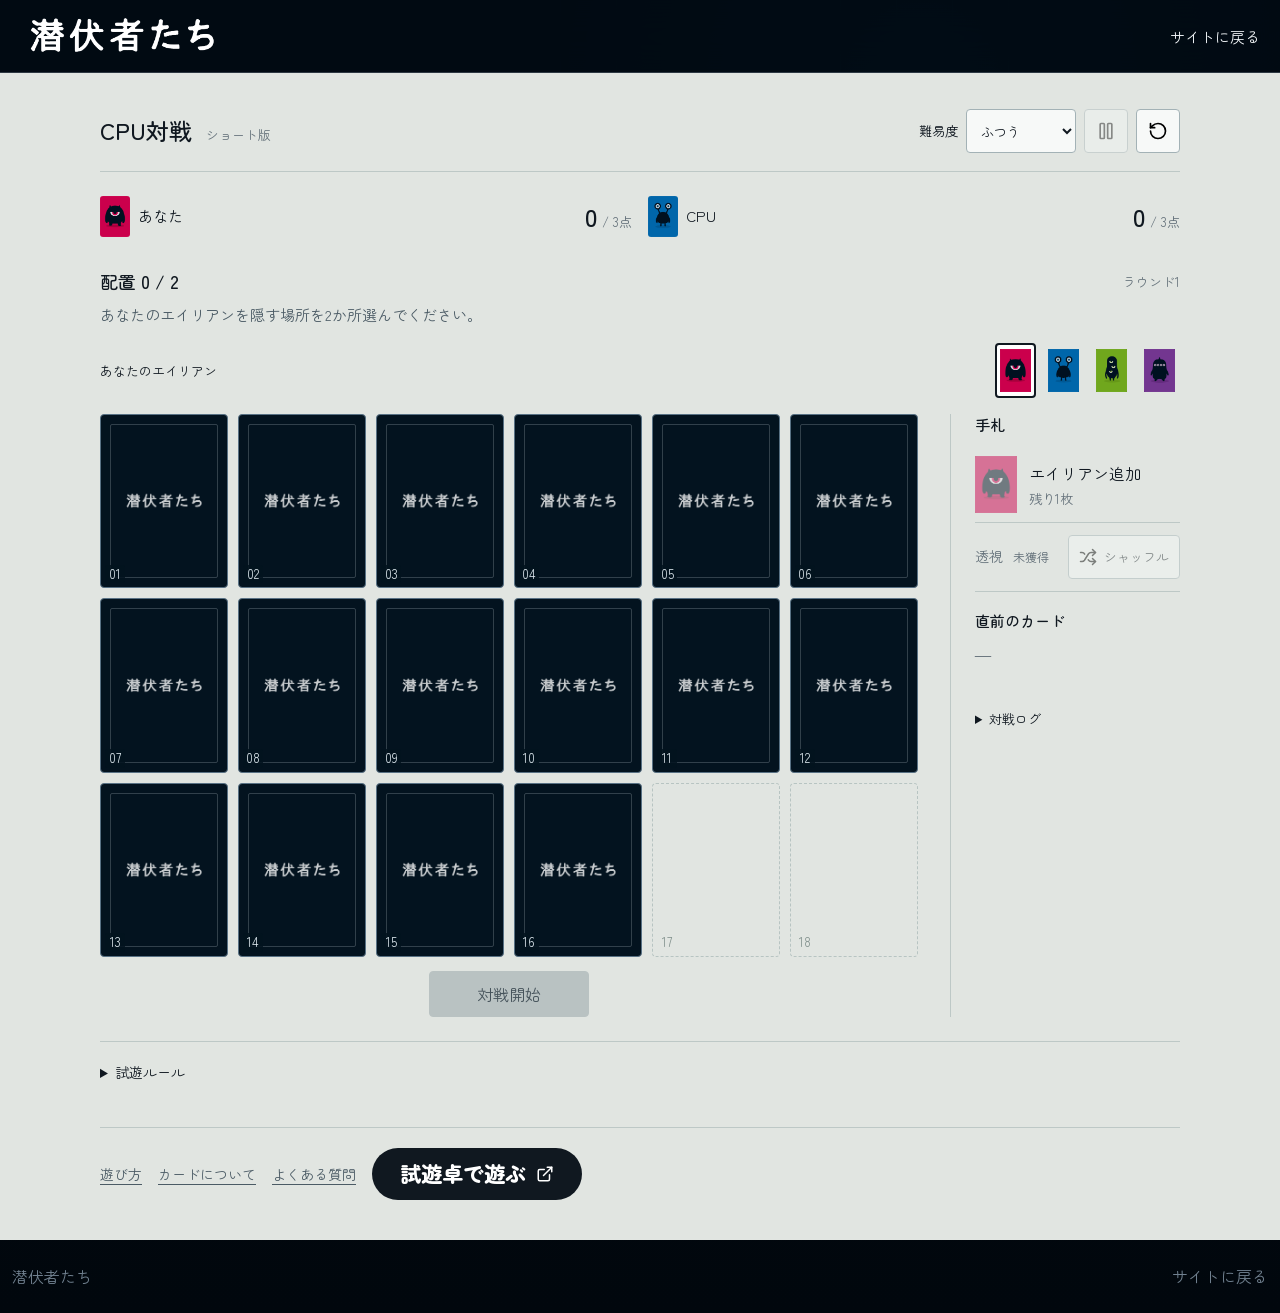
==== play.html @ ce8fa3f9 "Move CPU trial to dedicated page" ====
<!doctype html>
<html lang="ja">
<head>
  <meta charset="utf-8">
  <meta name="viewport" content="width=device-width, initial-scale=1">
  <title>CPU対戦 | 潜伏者たち</title>
  <meta name="description" content="潜伏者たちのCPU対戦。16枚・3点先取のショート版をブラウザで試遊できます。">
  <link rel="preconnect" href="https://fonts.googleapis.com">
  <link rel="preconnect" href="https://fonts.gstatic.com" crossorigin>
  <link href="https://fonts.googleapis.com/css2?family=Zen+Maru+Gothic:wght@400;500;700;900&display=swap" rel="stylesheet">
  <link rel="stylesheet" href="./style.css?v=20261012-04">
  <link rel="stylesheet" href="./trial.css?v=20261012-02">
</head>
<body>
  <a class="skip-link" href="#main">本文へ移動</a>
  <header class="site-header">
    <div class="wrap header-inner">
      <a class="brand" href="./index.html" aria-label="潜伏者たちのサイトへ">
        <img class="header-logo" src="./素材/ヘッダー.png" alt="潜伏者たち" width="792" height="171">
      </a>
      <a class="trial-back-link" href="./index.html#shiyutaku">サイトに戻る</a>
    </div>
  </header>
  <main class="trial-page" id="main">
    <div class="wrap">
      <h1 class="sr-only">潜伏者たち CPU対戦</h1>
    <section class="cpu-trial" data-cpu-trial aria-label="CPU対戦" hidden>
      <header class="trial-toolbar">
        <h3>CPU対戦 <small>ショート版</small></h3>
        <div class="trial-tools">
          <label class="trial-difficulty">難易度
            <select data-trial-difficulty>
              <option value="easy">やさしい</option>
              <option value="normal" selected>ふつう</option>
            </select>
          </label>
          <button class="trial-icon" type="button" data-trial-action="pause" aria-label="一時停止" title="一時停止">
            <img src="./assets/icons/pause.svg" alt="" width="20" height="20">
          </button>
          <button class="trial-icon" type="button" data-trial-action="reset" aria-label="新しい対戦" title="新しい対戦">
            <img src="./assets/icons/rotate-ccw.svg" alt="" width="20" height="20">
          </button>
        </div>
      </header>
      <div class="trial-scores" aria-label="3点先取の得点">
        <div class="trial-player" data-trial-player="0">
          <img data-trial-avatar="0" src="./素材/001-E-card-front.png" alt="あなたのエイリアン" width="816" height="1112">
          <span>あなた</span><strong><output data-trial-score="0">0</output><small> / 3点</small></strong>
        </div>
        <div class="trial-player" data-trial-player="1">
          <img data-trial-avatar="1" src="./素材/002-E-card-front.png" alt="CPUのエイリアン" width="816" height="1112">
          <span>CPU</span><strong><output data-trial-score="1">0</output><small> / 3点</small></strong>
        </div>
      </div>
      <div class="trial-status" role="status" aria-live="polite" aria-atomic="true">
        <div><span data-trial-phase>配置</span><span data-trial-round>ラウンド1</span></div>
        <p data-trial-message></p>
      </div>
      <div class="trial-alien-picker" data-trial-picker role="group" aria-label="あなたのエイリアンを選ぶ">
        <span>あなたのエイリアン</span><div data-trial-aliens></div>
      </div>
      <div class="trial-layout">
        <div>
          <div class="trial-board" data-trial-board role="group" aria-label="場のカード"></div>
          <div class="trial-actions">
            <button class="trial-command" type="button" data-trial-action="advance">対戦開始</button>
          </div>
        </div>
        <aside class="trial-side" aria-label="手札と直前のカード">
          <h4>手札</h4>
          <button class="trial-reserve" type="button" data-trial-action="reserve">
            <img data-trial-reserve-image src="./素材/001-E-card-front.png" alt="" width="816" height="1112">
            <span>エイリアン追加<small data-trial-reserve-label>残り1枚</small></span>
          </button>
          <div class="trial-items">
            <span class="trial-passive" data-trial-lens>透視 <small>未獲得</small></span>
            <button class="trial-shuffle" type="button" data-trial-action="shuffle" title="獲得したアイテムで場をシャッフル">
              <img src="./assets/icons/shuffle.svg" alt="" width="18" height="18">シャッフル
            </button>
          </div>
          <section class="trial-last" aria-label="直前のカード">
            <h4>直前のカード</h4><div class="trial-preview" data-trial-preview></div>
          </section>
          <details class="trial-history"><summary>対戦ログ</summary><ol data-trial-log></ol></details>
        </aside>
      </div>
      <details class="trial-rules">
        <summary>試遊ルール</summary>
        <ul>
          <li>16枚のショート版。イベント4種類・アイテム2種類で、先に3点を取った方の勝利です。</li>
          <li>自分のエイリアンを2枚隠し、交互に2枚ずつめくります。同じカードなら獲得します。</li>
          <li>相手のエイリアンのペアを発見すると1点。自分のペアをそろえると相手に1点入り、ラウンド終了です。</li>
          <li>エイリアン追加は1ラウンド1回。自分の手番の最初に使用し、場をシャッフルします。全体公開されたカードは表向きを保ちます。</li>
          <li>「透視」は獲得後、毎ターン終了時に自動発動。「シャッフル」は獲得後、手番の最初に1度だけ使用できます。</li>
        </ul>
      </details>
      <dialog class="trial-card-dialog" data-trial-dialog aria-label="カードの詳細">
        <button class="trial-icon" type="button" data-trial-action="close-card" aria-label="閉じる" title="閉じる"><img src="./assets/icons/x.svg" alt="" width="20" height="20"></button>
        <img class="trial-dialog-image" data-trial-dialog-image alt="" width="816" height="1112">
      </dialog>
    </section>
      <noscript><p>CPU対戦にはJavaScriptが必要です。試遊卓でも遊べます。</p></noscript>
      <nav class="trial-page-links" aria-label="試遊関連リンク">
        <a href="./index.html#howto">遊び方</a>
        <a href="./index.html#cards">カードについて</a>
        <a href="./index.html#faq">よくある質問</a>
        <a class="button button-dark trial-external" href="https://shiyutaku.com/home" target="_blank" rel="noopener">試遊卓で遊ぶ <img src="./assets/icons/external-link.svg" alt="" width="18" height="18"><span class="sr-only">（外部サイト、新しいタブ）</span></a>
      </nav>
    </div>
  </main>
  <footer class="footer">
    <div class="wrap footer-inner"><a href="./index.html">潜伏者たち</a><a href="./index.html#shiyutaku">サイトに戻る</a></div>
  </footer>
  <script src="./trial-engine.js?v=20261012-01" charset="utf-8"></script>
  <script src="./trial-game.js?v=20261012-01" charset="utf-8"></script>
</body>
</html>
---- style.css ----
:root {
  --bg: #020b13;
  --panel: #06111b;
  --panel-soft: #081722;
  --ink: #f1f5f8;
  --muted: #a9b4bf;
  --dim: #70808f;
  --line: rgba(196, 213, 228, 0.23);
  --line-strong: rgba(223, 235, 245, 0.46);
  --blue: #10a7ff;
  --cyan: #61d8ff;
  --yellow: #ffc62e;
  --pink: #c01665;
  --purple: #df2fff;
  --white: #ffffff;
  --paper: #e9ece8;
  --paper-soft: #dfe5e3;
  --paper-ink: #101820;
  --paper-muted: #4b5b65;
  --max: 1160px;
}

* {
  box-sizing: border-box;
}

html {
  scroll-behavior: smooth;
}

body {
  margin: 0;
  background:
    radial-gradient(circle at 72% 6%, rgba(16, 167, 255, 0.11), transparent 28rem),
    linear-gradient(180deg, #020912 0%, var(--bg) 42%, #01070d 100%);
  color: var(--ink);
  font-family: "Zen Maru Gothic", "Noto Sans JP", "Yu Gothic", Meiryo, sans-serif;
  line-height: 1.8;
  overflow-x: hidden;
}

body::before {
  content: "";
  position: fixed;
  inset: 0;
  pointer-events: none;
  background: linear-gradient(90deg, rgba(255,255,255,0.025) 1px, transparent 1px) 0 0 / 56px 56px;
  mask-image: linear-gradient(180deg, black, transparent 70%);
  z-index: -1;
}

a {
  color: inherit;
  text-decoration: none;
}

img {
  max-width: 100%;
  display: block;
}

button {
  font: inherit;
}

.wrap {
  width: min(var(--max), calc(100% - 16px));
  margin-inline: auto;
}

.narrow {
  width: min(980px, calc(100% - 16px));
}

.skip-link {
  position: fixed;
  left: 14px;
  top: 10px;
  z-index: 100;
  transform: translateY(-150%);
  padding: 8px 12px;
  border: 1px solid var(--line-strong);
  background: var(--ink);
  color: var(--bg);
  font-weight: 800;
}

.skip-link:focus {
  transform: translateY(0);
}

.sr-only {
  position: absolute;
  width: 1px;
  height: 1px;
  padding: 0;
  margin: -1px;
  overflow: hidden;
  clip: rect(0, 0, 0, 0);
  white-space: nowrap;
  border: 0;
}

.site-header {
  position: sticky;
  top: 0;
  z-index: 50;
  border-bottom: 1px solid var(--line);
  background: rgba(2, 11, 19, 0.88);
  backdrop-filter: blur(18px);
}

.header-inner {
  min-height: 72px;
  display: flex;
  align-items: center;
  justify-content: space-between;
  gap: 14px;
}

.brand {
  width: clamp(158px, 36vw, 220px);
  display: inline-flex;
  align-items: center;
  flex: 0 0 auto;
}

.header-logo {
  width: 100%;
  height: auto;
}

.nav-links {
  display: none;
}

.nav-cta {
  display: inline-flex;
  min-height: 48px;
  align-items: center;
  justify-content: center;
  padding: 0 20px;
  border: 1px solid var(--line-strong);
  border-radius: 999px;
  color: var(--ink);
  font-size: 20px;
  font-weight: 800;
}

.hero {
  min-height: auto;
  display: grid;
  align-items: start;
  padding: 96px 0 54px;
  border-bottom: 1px solid var(--line);
  overflow: hidden;
}

.hero-grid {
  display: grid;
  gap: 58px;
}

.eyebrow {
  margin: 0 0 12px;
  color: var(--muted);
  font-size: 14px;
  font-weight: 800;
  letter-spacing: 0.12em;
  text-transform: uppercase;
}

h1,
h2,
h3,
h4,
p {
  margin-top: 0;
}

h1 {
  margin-bottom: 4px;
  font-size: clamp(38px, 12vw, 76px);
  line-height: 1.04;
  letter-spacing: 0;
}

.hero-title-frame {
  width: min(100%, 560px);
  aspect-ratio: 700 / 285;
  overflow: hidden;
  margin: 0 0 18px;
}

.hero-title-image {
  width: 113.2%;
  height: auto;
  transform: translate(-7.6%, -24%);
}

h2 {
  margin-bottom: 0;
  font-size: clamp(34px, 8vw, 52px);
  font-weight: 500;
  letter-spacing: 0.02em;
}

h3 {
  font-size: 22px;
  line-height: 1.45;
}

h4 {
  margin-bottom: 7px;
  font-size: 19px;
  line-height: 1.45;
}

.hero-lead {
  margin-bottom: 12px;
  color: var(--white);
  font-size: clamp(23px, 5.5vw, 33px);
  font-weight: 800;
  line-height: 1.45;
}

.hero-text,
.section-title p,
.rule-list p,
.flow-grid p,
.type-card p,
.effect-grid p,
.card-detail p,
.effect-items,
.faq-list p,
.shiyutaku-box p,
.contact-list {
  color: var(--muted);
  font-size: 19px;
}

.hero-text {
  max-width: 640px;
  margin-bottom: 22px;
}

.spec-strip {
  width: min(100%, 520px);
  display: grid;
  grid-template-columns: repeat(3, 1fr);
  margin: 0 0 18px;
  border: 1px solid var(--line-strong);
}

.spec-strip div {
  min-width: 0;
  padding: 8px 10px;
  border-right: 1px solid var(--line);
}

.spec-strip div:last-child {
  border-right: 0;
}

dt {
  color: var(--dim);
  font-size: 14px;
  font-weight: 800;
  letter-spacing: 0.08em;
}

dd {
  margin: 0;
  color: var(--ink);
  font-size: 17px;
  font-weight: 800;
}

.hero-actions {
  display: flex;
  flex-wrap: wrap;
  gap: 12px;
}

.button {
  min-width: 116px;
  min-height: 38px;
  display: inline-flex;
  align-items: center;
  justify-content: center;
  border-radius: 999px;
  padding: 0 18px;
  font-size: 17px;
  font-weight: 800;
  transition: transform 180ms ease, border-color 180ms ease, background 180ms ease;
}

.button:hover,
.button:focus-visible {
  transform: translateY(-2px);
}

.button-primary {
  background: var(--white);
  color: var(--bg);
}

.button-secondary {
  border: 1px solid var(--line-strong);
  color: var(--ink);
}

.hero-art {
  position: relative;
  min-height: 0;
  overflow: visible;
  display: grid;
  place-items: start end;
}

.hero-art-image {
  display: block;
  width: min(100%, 520px);
  max-width: none;
  height: auto;
  object-fit: contain;
  transform: none;
  filter: drop-shadow(0 28px 48px rgba(0, 0, 0, 0.34));
}

.floating-card {
  position: absolute;
  width: clamp(96px, 29vw, 180px);
  aspect-ratio: 2 / 3;
  display: grid;
  place-items: center;
  border: 1px solid rgba(219, 231, 243, 0.42);
  background: #07111d;
  box-shadow: 0 24px 52px rgba(0, 0, 0, 0.34);
  transform-origin: 50% 80%;
  transition: transform 220ms ease;
}

.floating-card:hover {
  transform: translateY(-4px) rotate(var(--r));
}

.floating-card small {
  position: absolute;
  left: 14px;
  bottom: 12px;
  color: var(--dim);
  font-size: 13px;
  font-weight: 800;
  letter-spacing: 0.08em;
}

.floating-card.has-image,
.qr-placeholder.has-image {
  padding: 0;
  overflow: hidden;
}

.floating-card.has-image img,
.qr-placeholder.has-image img {
  width: 100%;
  height: 100%;
  object-fit: cover;
}

.card-eye {
  --r: -18deg;
  left: 9%;
  top: 54px;
  transform: rotate(var(--r));
}

.card-item {
  --r: 9deg;
  left: 35%;
  top: 22px;
  transform: rotate(var(--r));
}

.card-alien {
  --r: 18deg;
  right: 9%;
  top: 84px;
  background: var(--pink);
  transform: rotate(var(--r));
}

.card-icon,
.mini-card > span {
  display: block;
}

.eye-icon {
  width: 52px;
  height: 32px;
  border-radius: 52% 48% 52% 48% / 62% 60% 40% 38%;
  background: var(--blue);
  position: relative;
  transform: rotate(-12deg);
}

.eye-icon::after {
  content: "";
  position: absolute;
  width: 15px;
  height: 15px;
  border: 5px solid var(--white);
  border-radius: 50%;
  left: 16px;
  top: 4px;
  background: var(--blue);
}

.warning-icon {
  width: 0;
  height: 0;
  border-left: 31px solid transparent;
  border-right: 31px solid transparent;
  border-bottom: 56px solid var(--yellow);
  position: relative;
}

.warning-icon::after {
  content: "";
  position: absolute;
  left: -5px;
  top: 28px;
  width: 10px;
  height: 10px;
  border-radius: 50%;
  background: var(--white);
}

.hazure-icon {
  width: 42px;
  height: 42px;
  border: 5px solid var(--purple);
  border-radius: 50%;
  position: relative;
}

.hazure-icon::before,
.hazure-icon::after {
  content: "";
  position: absolute;
  width: 5px;
  height: 34px;
  background: var(--purple);
  left: 14px;
  top: -1px;
}

.hazure-icon::before {
  transform: rotate(45deg);
}

.hazure-icon::after {
  transform: rotate(-45deg);
}

.alien-shape {
  width: 70px;
  height: 82px;
  display: block;
  border-radius: 46% 46% 34% 34%;
  background: #01070d;
  position: relative;
}

.alien-shape::before,
.alien-shape::after {
  content: "";
  position: absolute;
  background: var(--pink);
}

.alien-shape::before {
  width: 24px;
  height: 18px;
  right: 17px;
  top: 20px;
  border-radius: 50%;
  box-shadow: 7px -4px 0 #01070d;
}

.alien-shape::after {
  width: 88px;
  height: 16px;
  left: -9px;
  bottom: -5px;
  border-radius: 999px 999px 0 0;
  background: #01070d;
}

.section {
  padding: 56px 0;
  border-bottom: 1px solid var(--line);
}

.section-rules {
  --ink: var(--paper-ink);
  --muted: var(--paper-muted);
  --dim: #6c7880;
  --line: rgba(16, 24, 32, 0.16);
  --line-strong: rgba(16, 24, 32, 0.32);
  background:
    linear-gradient(180deg, #d8dedc, #e8ebe7),
    var(--paper-soft);
  color: var(--ink);
}

.section-manual {
  --ink: var(--paper-ink);
  --muted: var(--paper-muted);
  --dim: #6c7880;
  --line: rgba(16, 24, 32, 0.18);
  --line-strong: rgba(16, 24, 32, 0.34);
  background:
    linear-gradient(180deg, rgba(255, 255, 255, 0.5), rgba(223, 229, 227, 0.72)),
    var(--paper);
  color: var(--ink);
}

.section-faq {
  --ink: var(--paper-ink);
  --muted: var(--paper-muted);
  --dim: #6c7880;
  --line: rgba(16, 24, 32, 0.16);
  --line-strong: rgba(16, 24, 32, 0.32);
  background:
    linear-gradient(180deg, #e8ebe7, #d9dfdd),
    var(--paper);
  color: var(--ink);
}

.section-shiyutaku {
  scroll-margin-top: 100px;
  --ink: var(--paper-ink);
  --muted: var(--paper-muted);
  --dim: #6c7880;
  --line: rgba(16, 24, 32, 0.16);
  --line-strong: rgba(16, 24, 32, 0.32);
  background:
    linear-gradient(135deg, rgba(192, 22, 101, 0.10), transparent 44%),
    #e1e5e1;
  color: var(--ink);
}

.section-contact {
  --ink: var(--white);
  --muted: #a9b4bf;
  --dim: #70808f;
  --line: rgba(196, 213, 228, 0.18);
  --line-strong: rgba(223, 235, 245, 0.38);
  background:
    radial-gradient(circle at 80% 22%, rgba(16, 167, 255, 0.09), transparent 24rem),
    linear-gradient(180deg, #020b13 0%, #01070d 100%);
  color: var(--ink);
  border-bottom: 0;
}

.section-title {
  margin-bottom: 30px;
  max-width: 940px;
}

.section-title p {
  margin: 10px 0 0;
}

.video-card {
  position: relative;
  width: 100%;
  aspect-ratio: 16 / 9;
  display: grid;
  place-items: center;
  margin-bottom: 44px;
  border: 1px solid var(--line-strong);
  background:
    linear-gradient(135deg, rgba(16, 167, 255, 0.10), transparent 36%),
    #f4f5f1;
  color: var(--ink);
  cursor: pointer;
  box-shadow: 0 26px 80px rgba(0, 0, 0, 0.22);
}

.play-circle {
  width: min(28vw, 126px);
  aspect-ratio: 1;
  display: block;
  border: 4px solid var(--ink);
  border-radius: 50%;
  position: relative;
}

.play-circle::after {
  content: "";
  position: absolute;
  left: 43%;
  top: 31%;
  border-top: 23px solid transparent;
  border-bottom: 23px solid transparent;
  border-left: 37px solid var(--ink);
}

.video-label {
  position: absolute;
  color: var(--dim);
  font-size: 15px;
  font-weight: 800;
  letter-spacing: 0.1em;
  transform: translateY(82px);
}

.howto-video {
  display: grid;
  gap: 14px;
  margin-bottom: 44px;
}

.movie-screen {
  position: relative;
  overflow: hidden;
  border: 1px solid var(--line-strong);
  background: #01070d;
  box-shadow: 0 26px 80px rgba(0, 0, 0, 0.24);
}

.howto-movie {
  display: block;
  width: 100%;
  height: auto;
  max-height: 80vh;
  background: #01070d;
}

.movie-play {
  position: absolute;
  top: 50%;
  left: 50%;
  z-index: 1;
  display: grid;
  place-items: center;
  width: 76px;
  height: 76px;
  padding: 0;
  border: 2px solid #fff;
  border-radius: 50%;
  background: rgba(255, 255, 255, 0.96);
  box-shadow: 0 4px 22px rgba(0, 0, 0, 0.45);
  transform: translate(-50%, -50%);
  cursor: pointer;
  transition: background-color 160ms ease, box-shadow 160ms ease;
}

.movie-play[hidden] {
  display: none;
}

.movie-play img {
  width: 36px;
  height: 36px;
}

.movie-play:hover {
  background: #fff;
  box-shadow: 0 4px 26px rgba(0, 0, 0, 0.6);
}

.movie-play:focus-visible {
  outline: 3px solid var(--blue);
  outline-offset: 4px;
}

.movie-controls {
  display: flex;
  flex-wrap: wrap;
  gap: 12px;
}

.button-paper {
  border-color: var(--line-strong);
  color: var(--paper-ink);
}

.rule-block,
.quick-flow,
.card-types,
.effect-list,
.card-guide,
.faq-list,
.contact-panel {
  border-top: 1px solid var(--line);
  padding-top: 24px;
}

.rule-block {
  padding-top: 28px;
}

.card-types + .effect-list,
.effect-list + .effect-list {
  margin-top: 24px;
}

.card-guide h3 {
  margin-bottom: 16px;
}

.card-accordion {
  display: grid;
  gap: 12px;
}

.card-accordion details {
  border: 1px solid var(--line);
  background: rgba(255, 255, 255, 0.42);
}

.card-accordion summary {
  display: grid;
  grid-template-columns: 1fr auto 24px;
  gap: 14px;
  align-items: center;
  min-height: 64px;
  padding: 16px 18px;
  cursor: pointer;
  color: var(--ink);
  font-size: 21px;
  font-weight: 800;
}

.card-accordion summary::marker {
  content: "";
}

.card-accordion summary::after {
  content: "+";
  width: 24px;
  height: 24px;
  display: grid;
  place-items: center;
  color: var(--dim);
  font-size: 22px;
  line-height: 1;
}

.card-accordion details[open] summary::after {
  content: "-";
}

.card-accordion summary small {
  color: var(--dim);
  font-size: 16px;
  font-weight: 800;
}

.card-detail {
  padding: 0 28px 24px;
  border-top: 1px solid var(--line);
}

.card-detail p {
  margin: 14px 0 12px;
}

.effect-items {
  display: grid;
  gap: 8px 18px;
  margin: 0;
  padding: 0;
  list-style: none;
}

.effect-items li {
  display: grid;
  grid-template-columns: 18px 1fr;
  gap: 9px;
  align-items: center;
}

.card-image-grid {
  display: grid;
  grid-template-columns: repeat(2, minmax(0, 1fr));
  gap: 10px;
  margin-top: 22px;
}

.card-image-grid img {
  width: 100%;
  height: auto;
  border: 1px solid var(--line);
  background: rgba(255, 255, 255, 0.38);
}

.rule-heading {
  margin-bottom: 18px;
}

.rule-list {
  margin: 0;
  padding-left: 0;
  list-style: none;
  display: grid;
  gap: 0;
}

.rule-list li {
  padding: 20px 0 20px 34px;
  position: relative;
  border-bottom: 1px solid var(--line);
}

.rule-list li::before {
  content: counter(list-item, decimal-leading-zero);
  position: absolute;
  left: 0;
  top: 20px;
  color: var(--ink);
  font-size: 17px;
  font-weight: 800;
}

.rule-list p {
  margin-bottom: 0;
}

.rule-list p + p {
  margin-top: 10px;
}

.rule-note {
  color: var(--dim);
}

.flow-grid,
.type-grid,
.effect-grid {
  display: grid;
  gap: 14px;
}

.flow-grid article {
  min-height: 160px;
  padding: 18px;
  border: 1px solid var(--line);
  background: rgba(255, 255, 255, 0.46);
}

.flow-grid span {
  color: var(--blue);
  font-size: 34px;
  font-weight: 900;
  line-height: 1;
}

.type-grid {
  margin-top: 18px;
}

.type-card {
  display: grid;
  grid-template-columns: 70px 1fr;
  gap: 16px;
  align-items: center;
  padding: 16px;
  border: 1px solid var(--line);
  background: rgba(255, 255, 255, 0.38);
}

.type-card h4,
.type-card p {
  margin-bottom: 3px;
}

.type-card small {
  color: var(--dim);
  font-size: 16px;
}

.mini-card {
  width: 58px;
  aspect-ratio: 2 / 3;
  display: grid;
  place-items: center;
  border: 1px solid var(--line-strong);
  background: #07121d;
}

.mini-card .eye-icon {
  transform: scale(0.55) rotate(-12deg);
}

.mini-card .warning-icon {
  transform: scale(0.5);
}

.mini-card .hazure-icon {
  transform: scale(0.58);
}

.mini-card .alien-shape {
  transform: scale(0.58);
}

.alien-type .mini-card {
  background: var(--pink);
}

.effect-list h3 {
  margin-bottom: 14px;
  padding-bottom: 10px;
  border-bottom: 1px solid var(--line);
}

.effect-list {
  padding: 20px;
  border: 1px solid var(--line);
  background: rgba(255, 255, 255, 0.34);
}

.effect-grid p {
  display: grid;
  grid-template-columns: 18px 1fr;
  gap: 9px;
  align-items: center;
  margin: 0;
}

.dot {
  width: 12px;
  height: 12px;
  border-radius: 50%;
  display: inline-block;
}

.dot.blue {
  background: var(--blue);
}

.dot.cyan {
  background: var(--cyan);
}

.dot.yellow {
  background: var(--yellow);
}

.faq-list {
  display: grid;
  gap: 12px;
  border-top: 0;
  padding-top: 0;
}

.faq-list details {
  border: 1px solid var(--line);
  padding: 16px 18px;
  background: rgba(255, 255, 255, 0.44);
}

.faq-list summary {
  cursor: pointer;
  color: var(--ink);
  font-size: 19px;
  font-weight: 800;
}

.faq-list p {
  margin: 10px 0 0;
}

.shiyutaku-box {
  color: var(--muted);
  padding-top: 8px;
}

.shiyutaku-box .button {
  margin-top: 0;
}

.play-links {
  display: flex;
  flex-wrap: wrap;
  align-items: center;
  gap: 14px;
}

.external-play-link {
  gap: 10px;
}

.button-dark {
  background: var(--paper-ink);
  color: #fff;
}

.contact-panel {
  display: grid;
  gap: 28px;
  padding: 0;
  border: 0;
  background: transparent;
}

.contact-list {
  margin: 0;
  padding: 0;
  list-style: none;
}

.contact-list a {
  border-bottom: 1px solid rgba(241, 245, 248, 0.34);
}

.qr-row {
  display: flex;
  gap: 18px;
  flex-wrap: wrap;
}

.contact-qr {
  width: 132px;
  height: auto;
  border: 7px solid var(--white);
  background: var(--white);
}

.qr-placeholder {
  width: 96px;
  aspect-ratio: 1;
  display: grid;
  place-items: center;
  background:
    linear-gradient(90deg, var(--bg) 8px, transparent 8px) 0 0 / 18px 18px,
    linear-gradient(var(--bg) 8px, transparent 8px) 0 0 / 18px 18px,
    var(--white);
  color: var(--bg);
  border: 7px solid var(--white);
  font-size: 17px;
  font-weight: 900;
}

.footer {
  padding: 22px 0;
  color: var(--dim);
  font-size: 16px;
}

.footer-inner {
  display: flex;
  justify-content: space-between;
  gap: 18px;
}

.reveal {
  opacity: 0.72;
  transform: translateY(8px);
  transition: opacity 520ms ease, transform 520ms ease;
}

.reveal.is-visible {
  opacity: 1;
  transform: translateY(0);
}

@media (prefers-reduced-motion: reduce) {
  html {
    scroll-behavior: auto;
  }

  *,
  *::before,
  *::after {
    transition-duration: 1ms !important;
    animation-duration: 1ms !important;
  }
}

@media (max-width: 679px) {
  .card-accordion summary,
  .faq-list summary {
    font-size: 19px;
    font-weight: 500;
  }

  .card-accordion summary small {
    font-size: 14px;
    font-weight: 500;
  }
}

@media (min-width: 680px) {
  .nav-links {
    display: flex;
    gap: 42px;
    color: var(--muted);
    font-size: 20px;
    font-weight: 700;
  }

  .nav-cta {
    display: none;
  }

  .hero-grid {
    grid-template-columns: 1fr 1fr;
    align-items: start;
  }

  .hero-art {
    min-height: 0;
    place-items: start end;
  }

  .hero-art-image {
    width: min(43vw, 560px);
    transform: translateY(-36px);
  }

  .flow-grid {
    grid-template-columns: repeat(3, 1fr);
  }

  .type-grid {
    grid-template-columns: repeat(2, 1fr);
    column-gap: 42px;
  }

  .effect-grid {
    grid-template-columns: repeat(2, 1fr);
    column-gap: 38px;
  }

  .effect-items {
    grid-template-columns: repeat(2, minmax(0, 1fr));
  }

  .card-image-grid {
    grid-template-columns: repeat(4, minmax(0, 1fr));
    gap: 14px;
  }

  .contact-panel {
    grid-template-columns: 1fr auto;
    align-items: end;
  }
}

@media (min-width: 980px) {
  .movie-play {
    width: 96px;
    height: 96px;
  }

  .movie-play img {
    width: 46px;
    height: 46px;
  }

  .wrap {
    width: min(1400px, calc(100% - 24px));
  }

  .narrow {
    width: min(1400px, calc(100% - 24px));
  }

  .hero {
    padding: 234px 0 64px;
  }

  .spec-strip {
    width: min(100%, 660px);
    margin-bottom: 22px;
  }

  .spec-strip div {
    padding: 14px 18px;
  }

  dt {
    font-size: 17px;
  }

  dd {
    font-size: 22px;
  }

  .hero-actions {
    gap: 16px;
  }

  .button {
    min-width: 150px;
    min-height: 52px;
    padding: 0 28px;
    font-size: 21px;
  }

  .card-image-grid {
    grid-template-columns: repeat(4, minmax(0, 1fr));
    gap: 16px;
    margin-top: 30px;
  }

  .section {
    padding: 74px 0;
  }

  .hero-text,
  .section-title p,
  .rule-list p,
  .flow-grid p,
  .type-card p,
  .effect-grid p,
  .card-detail p,
  .effect-items,
  .faq-list p,
  .shiyutaku-box p,
  .contact-list {
    font-size: 22px;
  }
}
---- trial.css ----
.trial-page { min-height: calc(100vh - 73px); padding: 24px 0 40px; background: #e1e5e1; color: #101820; }
.trial-page .wrap { width: min(1080px, calc(100% - 24px)); }
.trial-back-link { display: inline-flex; align-items: center; min-height: 44px; padding: 0 8px; color: #f1f5f8; font-size: 15px; white-space: nowrap; }
.trial-back-link:hover { text-decoration: underline; }
.trial-page-links { display: flex; flex-wrap: wrap; align-items: center; gap: 16px; margin-top: 24px; padding-top: 20px; border-top: 1px solid #bdc8c6; font-size: 14px; }
.trial-page-links > a:not(.trial-external) { display: inline-flex; align-items: center; min-height: 44px; color: #4b5b65; text-decoration: underline; text-underline-offset: 4px; }
.cpu-trial { max-width: 1080px; color: #101820; font-size: 16px; line-height: 1.5; scroll-margin-top: 100px; }
.cpu-trial [hidden] { display: none !important; }
.cpu-trial[hidden] { display: none; }
.cpu-trial button, .cpu-trial select { font: inherit; letter-spacing: 0; }
.cpu-trial button { touch-action: manipulation; scroll-margin-top: calc(var(--trial-header-height, 73px) + 140px); }
.cpu-trial button:focus-visible, .cpu-trial select:focus-visible { outline: 3px solid #0879b6; outline-offset: 3px; }
.cpu-trial h3, .cpu-trial h4, .cpu-trial p { margin: 0; }
.cpu-trial h3 { font-size: 23px; font-weight: 500; }
.cpu-trial h3 small { margin-left: 8px; font-size: 13px; color: #64717a; font-weight: 400; }
.cpu-trial h4 { margin-bottom: 12px; font-size: 15px; font-weight: 500; }
.trial-toolbar { position: sticky; top: var(--trial-header-height, 73px); z-index: 3; display: flex; flex-wrap: wrap; align-items: center; justify-content: space-between; gap: 14px; padding: 12px 0 18px; border-bottom: 1px solid #bdc8c6; background: #e1e5e1; }
.trial-tools { display: flex; align-items: center; gap: 8px; }
.trial-difficulty { display: flex; align-items: center; gap: 8px; font-size: 13px; }
.trial-difficulty select { min-height: 44px; max-width: 112px; padding: 6px 26px 6px 10px; border: 1px solid #a3b2b6; border-radius: 4px; background: #f7f9f8; color: #101820; }
.trial-icon { display: grid; place-items: center; width: 44px; height: 44px; padding: 0; border: 1px solid #a3b2b6; border-radius: 4px; background: #f7f9f8; cursor: pointer; }
.trial-icon:disabled { opacity: .4; cursor: default; }
.trial-scores { display: grid; grid-template-columns: repeat(2, minmax(0, 1fr)); gap: 16px; padding-top: 16px; }
.trial-player { display: flex; flex-wrap: wrap; align-items: center; gap: 8px; padding: 8px 0 12px; border-bottom: 3px solid transparent; }
.trial-player img { width: 30px; height: 41px; object-fit: contain; border-radius: 3px; }
.trial-player > span { font-size: 15px; }
.trial-player strong { margin-left: auto; font-size: 25px; font-weight: 500; white-space: nowrap; }
.trial-player strong small { font-size: 13px; font-weight: 400; color: #64717a; }
.trial-player[data-trial-player="0"].is-active { border-bottom-color: #c01665; }
.trial-player[data-trial-player="1"].is-active { border-bottom-color: #0879b6; }
.trial-status { min-height: 104px; padding: 16px 0; }
.trial-status > div { display: flex; align-items: center; justify-content: space-between; gap: 10px; margin-bottom: 8px; }
[data-trial-phase] { font-weight: 500; font-size: 18px; }
[data-trial-round] { font-size: 13px; color: #64717a; white-space: nowrap; }
.trial-status p { min-height: 48px; font-size: 15px; line-height: 1.6; color: #4b5b65; }
.trial-alien-picker { display: flex; flex-wrap: wrap; align-items: center; justify-content: space-between; gap: 10px; margin-bottom: 16px; font-size: 13px; }
.trial-alien-picker > div { display: flex; gap: 7px; }
.trial-alien-choice { display: block; width: 41px; height: 55px; padding: 3px; border: 2px solid transparent; border-radius: 4px; background: transparent; cursor: pointer; }
.trial-alien-choice img { width: 100%; height: 100%; object-fit: contain; }
.trial-alien-choice[aria-pressed="true"] { border-color: #101820; background: #fff; }
.trial-layout { display: grid; grid-template-columns: minmax(0, 1fr); gap: 24px; }
.trial-board { display: grid; grid-template-columns: repeat(5, minmax(0, 1fr)); gap: 6px; }
.trial-card { position: relative; display: block; width: 100%; aspect-ratio: 816 / 1112; min-width: 0; padding: 0; overflow: hidden; border: 1px solid #587184; border-radius: 4px; background: #03131f; cursor: pointer; transition: border-color 140ms ease, box-shadow 140ms ease; }
.trial-card:disabled { cursor: default; }
.trial-card:not(:disabled):hover { border-color: #0879b6; box-shadow: 0 0 0 2px #0879b6; }
.trial-card > img { width: 100%; height: 100%; object-fit: contain; }
.trial-back { display: grid; place-items: center; position: absolute; inset: 9px; border: 1px solid rgba(235, 244, 250, .2); border-radius: 2px; }
.trial-back img { width: 85%; height: auto; opacity: .78; }
.trial-card-number { position: absolute; bottom: 4px; left: 4px; min-width: 20px; padding: 1px 3px; border-radius: 2px; background: rgba(3, 19, 31, .86); color: #dce7ed; font-size: 11px; line-height: 1.3; text-align: center; }
.trial-card-mark { position: absolute; top: 4px; right: 4px; padding: 1px 3px; border-radius: 2px; color: #fff; background: #0879b6; font-size: 10px; line-height: 1.4; }
.trial-card.is-placement { border-color: #c01665; box-shadow: 0 0 0 2px #c01665; }
.trial-card.is-peeking { border-color: #0879b6; box-shadow: 0 0 0 2px #0879b6; }
.trial-card.is-empty { background: transparent; border: 1px dashed #b7c4c2; }
.trial-card.is-empty .trial-card-number { color: #83928e; background: transparent; }
.trial-actions { display: flex; min-height: 60px; align-items: flex-end; justify-content: center; }
.trial-command { min-width: 160px; min-height: 44px; padding: 10px 20px; border: 1px solid #101820; border-radius: 4px; background: #101820; color: #fff; cursor: pointer; }
.trial-command:disabled { background: #b9c2c2; border-color: #b9c2c2; color: #46535b; cursor: default; }
.trial-side { min-width: 0; border-top: 1px solid #bdc8c6; padding-top: 18px; }
.trial-reserve { display: flex; align-items: center; gap: 12px; width: 100%; min-height: 72px; padding: 8px 0; border: 0; border-bottom: 1px solid #bdc8c6; background: transparent; color: #101820; text-align: left; cursor: pointer; }
.trial-reserve > img { width: 42px; height: 58px; object-fit: contain; }
.trial-reserve small { display: block; margin-top: 4px; font-size: 13px; color: #64717a; }
.trial-reserve:disabled { cursor: default; }
.trial-reserve:disabled > img { opacity: .5; }
.trial-reserve:not(:disabled) { color: #a40e52; }
.trial-items { display: flex; flex-wrap: wrap; align-items: center; justify-content: space-between; gap: 12px; padding: 12px 0; border-bottom: 1px solid #bdc8c6; }
.trial-passive { font-size: 14px; color: #64717a; }
.trial-passive small { margin-left: 6px; font-size: 12px; }
.trial-passive.is-owned { color: #101820; }
.trial-shuffle { display: flex; align-items: center; justify-content: center; gap: 7px; min-height: 44px; padding: 8px 10px; border: 1px solid #a3b2b6; border-radius: 4px; background: #f7f9f8; color: #101820; font-size: 13px !important; cursor: pointer; }
.trial-shuffle:disabled { opacity: .45; cursor: default; }
.trial-last { padding-top: 18px; }
.trial-preview { display: grid; grid-template-columns: repeat(3, minmax(0, 1fr)); gap: 10px; min-height: 35px; }
.trial-preview-card { display: block; min-width: 0; padding: 0; border: 0; background: transparent; color: #4b5b65; text-align: left; cursor: zoom-in; }
.trial-preview-card img { width: 100%; max-width: 100px; height: auto; aspect-ratio: 816 / 1112; object-fit: contain; border-radius: 3px; }
.trial-preview-name { display: block; margin-top: 5px; font-size: 12px; line-height: 1.5; }
.trial-none { color: #64717a; }
.trial-history { margin-top: 18px; font-size: 13px; }
.trial-history summary, .trial-rules summary { min-height: 44px; padding: 12px 0; cursor: pointer; }
.trial-history ol { padding-left: 22px; margin: 4px 0 0; color: #4b5b65; }
.trial-history li { margin-bottom: 7px; }
.trial-rules { margin-top: 24px; padding: 8px 0; border-top: 1px solid #bdc8c6; font-size: 14px; }
.trial-rules ul { margin: 0 0 10px; padding-left: 22px; color: #4b5b65; line-height: 1.8; }
.trial-rules li { margin-bottom: 8px; }
.trial-card-dialog { width: min(420px, calc(100% - 32px)); max-height: calc(100vh - 40px); padding: 52px 12px 12px; border: 1px solid #85969c; border-radius: 6px; background: #f1f5f3; }
.trial-card-dialog::backdrop { background: rgba(2, 11, 19, .72); }
.trial-card-dialog .trial-icon { position: absolute; right: 8px; top: 6px; }
.trial-dialog-image { width: 100%; max-height: calc(100vh - 120px); height: auto; object-fit: contain; }
.trial-external { gap: 10px; }
.trial-external > img { filter: invert(1); }
@media (min-width: 680px) {
  .trial-board { grid-template-columns: repeat(6, minmax(0, 1fr)); }
  .trial-status { min-height: 90px; }
  .trial-status p { min-height: 24px; }
}
@media (min-width: 980px) {
  .trial-layout { grid-template-columns: minmax(0, 1fr) 230px; gap: 32px; }
  .trial-side { padding: 0 0 0 24px; border-top: 0; border-left: 1px solid #bdc8c6; }
  .trial-preview { grid-template-columns: repeat(2, minmax(0, 1fr)); }
  .trial-board { gap: 10px; }
  .trial-card-number { font-size: 13px; }
}
@media (prefers-reduced-motion: reduce) {
  .trial-card { transition: none; }
}
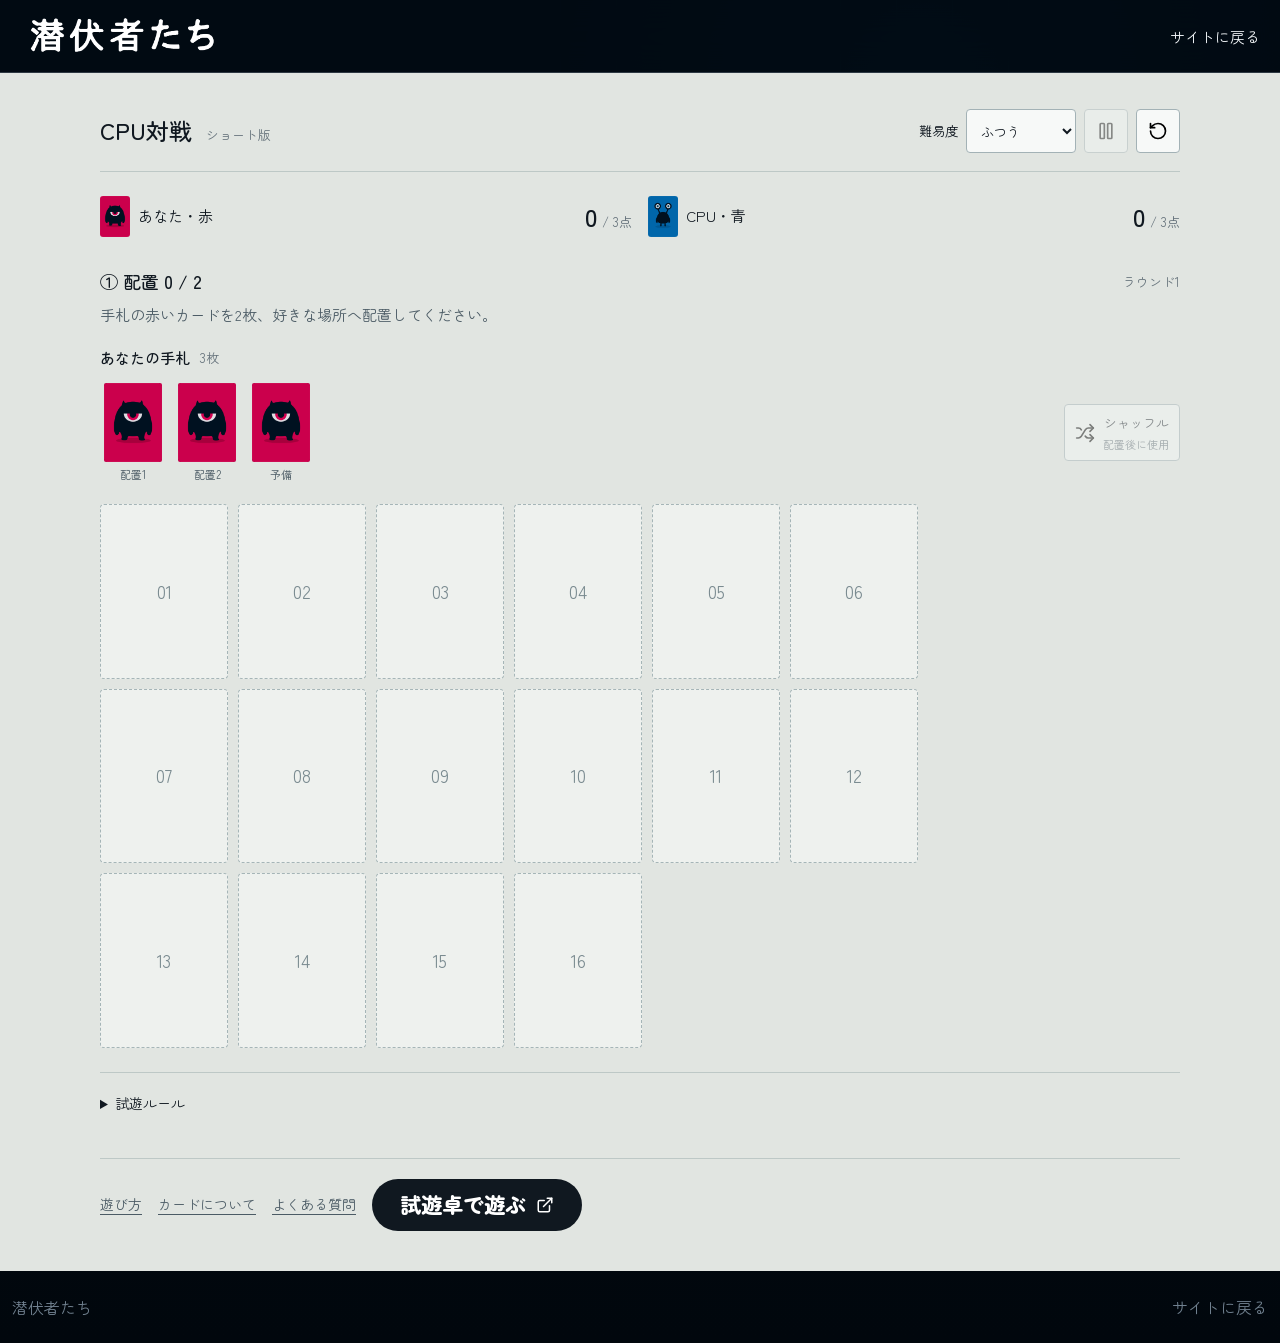
==== commit d2a5c5e6: "Simplify CPU trial setup and touch controls" ====
--- a/play.html
+++ b/play.html
@@ -9,7 +9,7 @@
   <link rel="preconnect" href="https://fonts.gstatic.com" crossorigin>
   <link href="https://fonts.googleapis.com/css2?family=Zen+Maru+Gothic:wght@400;500;700;900&display=swap" rel="stylesheet">
   <link rel="stylesheet" href="./style.css?v=20261012-04">
-  <link rel="stylesheet" href="./trial.css?v=20261012-02">
+  <link rel="stylesheet" href="./trial.css?v=20261012-03">
 </head>
 <body>
   <a class="skip-link" href="#main">本文へ移動</a>
@@ -45,42 +45,48 @@
       <div class="trial-scores" aria-label="3点先取の得点">
         <div class="trial-player" data-trial-player="0">
           <img data-trial-avatar="0" src="./素材/001-E-card-front.png" alt="あなたのエイリアン" width="816" height="1112">
-          <span>あなた</span><strong><output data-trial-score="0">0</output><small> / 3点</small></strong>
+          <span>あなた・赤</span><strong><output data-trial-score="0">0</output><small> / 3点</small></strong>
         </div>
         <div class="trial-player" data-trial-player="1">
           <img data-trial-avatar="1" src="./素材/002-E-card-front.png" alt="CPUのエイリアン" width="816" height="1112">
-          <span>CPU</span><strong><output data-trial-score="1">0</output><small> / 3点</small></strong>
+          <span>CPU・青</span><strong><output data-trial-score="1">0</output><small> / 3点</small></strong>
         </div>
       </div>
       <div class="trial-status" role="status" aria-live="polite" aria-atomic="true">
         <div><span data-trial-phase>配置</span><span data-trial-round>ラウンド1</span></div>
         <p data-trial-message></p>
       </div>
-      <div class="trial-alien-picker" data-trial-picker role="group" aria-label="あなたのエイリアンを選ぶ">
-        <span>あなたのエイリアン</span><div data-trial-aliens></div>
+      <div class="trial-hand-area">
+        <div class="trial-hand-title"><h4>あなたの手札</h4><span data-trial-hand-count>3枚</span></div>
+        <div class="trial-hand-controls">
+          <div class="trial-hand" role="group" aria-label="赤のエイリアンの手札">
+            <button class="trial-hand-card" type="button" data-trial-hand="0" aria-label="手札1・赤いエイリアンを配置" aria-pressed="false">
+              <img src="./素材/001-E-card-front.png" alt="" width="816" height="1112" draggable="false"><span data-hand-note>配置1</span>
+            </button>
+            <button class="trial-hand-card" type="button" data-trial-hand="1" aria-label="手札2・赤いエイリアンを配置" aria-pressed="false">
+              <img src="./素材/001-E-card-front.png" alt="" width="816" height="1112" draggable="false"><span data-hand-note>配置2</span>
+            </button>
+            <button class="trial-hand-card" type="button" data-trial-hand="2" aria-label="予備のエイリアンを追加してシャッフル" disabled>
+              <img src="./素材/001-E-card-front.png" alt="" width="816" height="1112" draggable="false"><span data-hand-note>予備</span>
+            </button>
+          </div>
+          <button class="trial-shuffle" type="button" data-trial-action="shuffle" disabled>
+            <img src="./assets/icons/shuffle.svg" alt="" width="20" height="20"><span>シャッフル<small data-trial-shuffle-label>配置後に使用</small></span>
+          </button>
+        </div>
       </div>
       <div class="trial-layout">
         <div>
           <div class="trial-board" data-trial-board role="group" aria-label="場のカード"></div>
           <div class="trial-actions">
-            <button class="trial-command" type="button" data-trial-action="advance">対戦開始</button>
+            <button class="trial-command" type="button" data-trial-action="advance" hidden>続ける</button>
           </div>
         </div>
-        <aside class="trial-side" aria-label="手札と直前のカード">
-          <h4>手札</h4>
-          <button class="trial-reserve" type="button" data-trial-action="reserve">
-            <img data-trial-reserve-image src="./素材/001-E-card-front.png" alt="" width="816" height="1112">
-            <span>エイリアン追加<small data-trial-reserve-label>残り1枚</small></span>
-          </button>
-          <div class="trial-items">
-            <span class="trial-passive" data-trial-lens>透視 <small>未獲得</small></span>
-            <button class="trial-shuffle" type="button" data-trial-action="shuffle" title="獲得したアイテムで場をシャッフル">
-              <img src="./assets/icons/shuffle.svg" alt="" width="18" height="18">シャッフル
-            </button>
-          </div>
-          <section class="trial-last" aria-label="直前のカード">
-            <h4>直前のカード</h4><div class="trial-preview" data-trial-preview></div>
+        <aside class="trial-side" aria-label="めくったカード">
+          <section class="trial-last" aria-label="めくったカード">
+            <h4>めくったカード</h4><div class="trial-preview" data-trial-preview></div>
           </section>
+          <span class="trial-passive" data-trial-lens hidden>透視 <small>所持中</small></span>
           <details class="trial-history"><summary>対戦ログ</summary><ol data-trial-log></ol></details>
         </aside>
       </div>
@@ -88,9 +94,10 @@
         <summary>試遊ルール</summary>
         <ul>
           <li>16枚のショート版。イベント4種類・アイテム2種類で、先に3点を取った方の勝利です。</li>
-          <li>自分のエイリアンを2枚隠し、交互に2枚ずつめくります。同じカードなら獲得します。</li>
+          <li>あなたは赤、CPUは青。赤い手札2枚を好きな場所へドラッグして配置すると対戦開始です。手札と置き場所の順にタップしても配置できます。</li>
+          <li>2枚をタップしてめくります。同じカードなら効果が発動し、そろわなければ相手の番です。追加ターン・スキップ以外は効果の処理後に手番を交代します。</li>
           <li>相手のエイリアンのペアを発見すると1点。自分のペアをそろえると相手に1点入り、ラウンド終了です。</li>
-          <li>エイリアン追加は1ラウンド1回。自分の手番の最初に使用し、場をシャッフルします。全体公開されたカードは表向きを保ちます。</li>
+          <li>シャッフルボタンは、自分の手番の最初に使えます。予備の赤カードを場へ追加してシャッフルするのは1ラウンド1回。アイテムを獲得すると、さらに1回使えます。全体公開されたカードは表向きを保ちます。</li>
           <li>「透視」は獲得後、毎ターン終了時に自動発動。「シャッフル」は獲得後、手番の最初に1度だけ使用できます。</li>
         </ul>
       </details>
@@ -111,7 +118,7 @@
   <footer class="footer">
     <div class="wrap footer-inner"><a href="./index.html">潜伏者たち</a><a href="./index.html#shiyutaku">サイトに戻る</a></div>
   </footer>
-  <script src="./trial-engine.js?v=20261012-01" charset="utf-8"></script>
-  <script src="./trial-game.js?v=20261012-01" charset="utf-8"></script>
+  <script src="./trial-engine.js?v=20261012-02" charset="utf-8"></script>
+  <script src="./trial-game.js?v=20261012-02" charset="utf-8"></script>
 </body>
 </html>
--- a/trial.css
+++ b/trial.css
@@ -33,11 +33,22 @@
 [data-trial-phase] { font-weight: 500; font-size: 18px; }
 [data-trial-round] { font-size: 13px; color: #64717a; white-space: nowrap; }
 .trial-status p { min-height: 48px; font-size: 15px; line-height: 1.6; color: #4b5b65; }
-.trial-alien-picker { display: flex; flex-wrap: wrap; align-items: center; justify-content: space-between; gap: 10px; margin-bottom: 16px; font-size: 13px; }
-.trial-alien-picker > div { display: flex; gap: 7px; }
-.trial-alien-choice { display: block; width: 41px; height: 55px; padding: 3px; border: 2px solid transparent; border-radius: 4px; background: transparent; cursor: pointer; }
-.trial-alien-choice img { width: 100%; height: 100%; object-fit: contain; }
-.trial-alien-choice[aria-pressed="true"] { border-color: #101820; background: #fff; }
+.trial-hand-area { padding: 4px 0 18px; }
+.trial-hand-title { display: flex; align-items: center; gap: 10px; margin-bottom: 10px; }
+.trial-hand-title h4 { margin: 0; }
+.trial-hand-title > span { font-size: 13px; color: #64717a; }
+.trial-hand-controls { display: flex; flex-wrap: wrap; align-items: center; justify-content: space-between; gap: 12px; }
+.trial-hand { display: flex; gap: 8px; }
+.trial-hand-card { width: 54px; padding: 2px; border: 2px solid transparent; border-radius: 4px; background: transparent; color: #4b5b65; cursor: grab; touch-action: none !important; user-select: none; }
+.trial-hand-card img { width: 100%; height: auto; aspect-ratio: 816 / 1112; object-fit: contain; border-radius: 2px; }
+.trial-hand-card [data-hand-note] { display: block; margin-top: 4px; font-size: 11px; line-height: 1.5; white-space: nowrap; }
+.trial-hand-card[aria-pressed="true"] { border-color: #c01665; background: #fff; }
+.trial-hand-card.is-used img { opacity: .15; }
+.trial-hand-card:disabled { cursor: default; }
+.trial-hand-card.is-drag-source { opacity: .3; }
+.trial-drag-ghost { position: fixed; z-index: 100; width: 72px; height: auto; aspect-ratio: 816 / 1112; object-fit: contain; border: 2px solid #fff; border-radius: 4px; box-shadow: 0 8px 20px rgba(2, 11, 19, .25); transform: translate(-50%, -65%); pointer-events: none; }
+.cpu-trial.is-dragging { user-select: none; }
+html:has(.cpu-trial.is-dragging) { scroll-behavior: auto; }
 .trial-layout { display: grid; grid-template-columns: minmax(0, 1fr); gap: 24px; }
 .trial-board { display: grid; grid-template-columns: repeat(5, minmax(0, 1fr)); gap: 6px; }
 .trial-card { position: relative; display: block; width: 100%; aspect-ratio: 816 / 1112; min-width: 0; padding: 0; overflow: hidden; border: 1px solid #587184; border-radius: 4px; background: #03131f; cursor: pointer; transition: border-color 140ms ease, box-shadow 140ms ease; }
@@ -49,26 +60,27 @@
 .trial-card-number { position: absolute; bottom: 4px; left: 4px; min-width: 20px; padding: 1px 3px; border-radius: 2px; background: rgba(3, 19, 31, .86); color: #dce7ed; font-size: 11px; line-height: 1.3; text-align: center; }
 .trial-card-mark { position: absolute; top: 4px; right: 4px; padding: 1px 3px; border-radius: 2px; color: #fff; background: #0879b6; font-size: 10px; line-height: 1.4; }
 .trial-card.is-placement { border-color: #c01665; box-shadow: 0 0 0 2px #c01665; }
+.trial-card.is-drop-slot { display: grid; place-items: center; border: 1px dashed #a5b5b7; background: rgba(255, 255, 255, .45); color: #7a8b90; }
+.trial-drop-number { font-size: 18px; font-weight: 400; }
+.trial-card.is-drop-slot .trial-card-number { display: none; }
+.trial-card.is-drop-hover { border-color: #c01665; background: #f7e0ea; box-shadow: 0 0 0 2px #c01665; }
+.trial-card.is-reserved-slot { visibility: hidden; pointer-events: none; }
 .trial-card.is-peeking { border-color: #0879b6; box-shadow: 0 0 0 2px #0879b6; }
 .trial-card.is-empty { background: transparent; border: 1px dashed #b7c4c2; }
 .trial-card.is-empty .trial-card-number { color: #83928e; background: transparent; }
 .trial-actions { display: flex; min-height: 60px; align-items: flex-end; justify-content: center; }
+.trial-actions:has(.trial-command[hidden]) { display: none; }
 .trial-command { min-width: 160px; min-height: 44px; padding: 10px 20px; border: 1px solid #101820; border-radius: 4px; background: #101820; color: #fff; cursor: pointer; }
 .trial-command:disabled { background: #b9c2c2; border-color: #b9c2c2; color: #46535b; cursor: default; }
 .trial-side { min-width: 0; border-top: 1px solid #bdc8c6; padding-top: 18px; }
-.trial-reserve { display: flex; align-items: center; gap: 12px; width: 100%; min-height: 72px; padding: 8px 0; border: 0; border-bottom: 1px solid #bdc8c6; background: transparent; color: #101820; text-align: left; cursor: pointer; }
-.trial-reserve > img { width: 42px; height: 58px; object-fit: contain; }
-.trial-reserve small { display: block; margin-top: 4px; font-size: 13px; color: #64717a; }
-.trial-reserve:disabled { cursor: default; }
-.trial-reserve:disabled > img { opacity: .5; }
-.trial-reserve:not(:disabled) { color: #a40e52; }
-.trial-items { display: flex; flex-wrap: wrap; align-items: center; justify-content: space-between; gap: 12px; padding: 12px 0; border-bottom: 1px solid #bdc8c6; }
-.trial-passive { font-size: 14px; color: #64717a; }
+.trial-passive { display: block; margin-top: 16px; font-size: 14px; color: #64717a; }
 .trial-passive small { margin-left: 6px; font-size: 12px; }
 .trial-passive.is-owned { color: #101820; }
-.trial-shuffle { display: flex; align-items: center; justify-content: center; gap: 7px; min-height: 44px; padding: 8px 10px; border: 1px solid #a3b2b6; border-radius: 4px; background: #f7f9f8; color: #101820; font-size: 13px !important; cursor: pointer; }
+.trial-shuffle { display: flex; align-items: center; justify-content: center; gap: 8px; min-height: 54px; padding: 8px 10px; border: 1px solid #a3b2b6; border-radius: 4px; background: #f7f9f8; color: #101820; font-size: 13px !important; cursor: pointer; }
+.trial-shuffle small { display: block; margin-top: 3px; color: #64717a; font-size: 11px; }
 .trial-shuffle:disabled { opacity: .45; cursor: default; }
-.trial-last { padding-top: 18px; }
+.trial-last { padding-top: 0; }
+.cpu-trial[data-phase="setup"] .trial-side { visibility: hidden; }
 .trial-preview { display: grid; grid-template-columns: repeat(3, minmax(0, 1fr)); gap: 10px; min-height: 35px; }
 .trial-preview-card { display: block; min-width: 0; padding: 0; border: 0; background: transparent; color: #4b5b65; text-align: left; cursor: zoom-in; }
 .trial-preview-card img { width: 100%; max-width: 100px; height: auto; aspect-ratio: 816 / 1112; object-fit: contain; border-radius: 3px; }
@@ -88,9 +100,20 @@
 .trial-external { gap: 10px; }
 .trial-external > img { filter: invert(1); }
 @media (min-width: 680px) {
+  .trial-hand-card { width: 66px; }
   .trial-board { grid-template-columns: repeat(6, minmax(0, 1fr)); }
   .trial-status { min-height: 90px; }
   .trial-status p { min-height: 24px; }
+}
+@media (max-width: 679px) {
+  .trial-player { display: grid; grid-template-columns: 22px minmax(0, 1fr) auto; gap: 6px; }
+  .trial-player img { width: 22px; height: 30px; }
+  .trial-player > span { font-size: 12px; white-space: nowrap; }
+  .trial-player strong { font-size: 20px; }
+  .trial-player strong small { font-size: 10px; }
+}
+@media (max-width: 979px) {
+  .cpu-trial[data-phase="setup"] .trial-side { display: none; }
 }
 @media (min-width: 980px) {
   .trial-layout { grid-template-columns: minmax(0, 1fr) 230px; gap: 32px; }
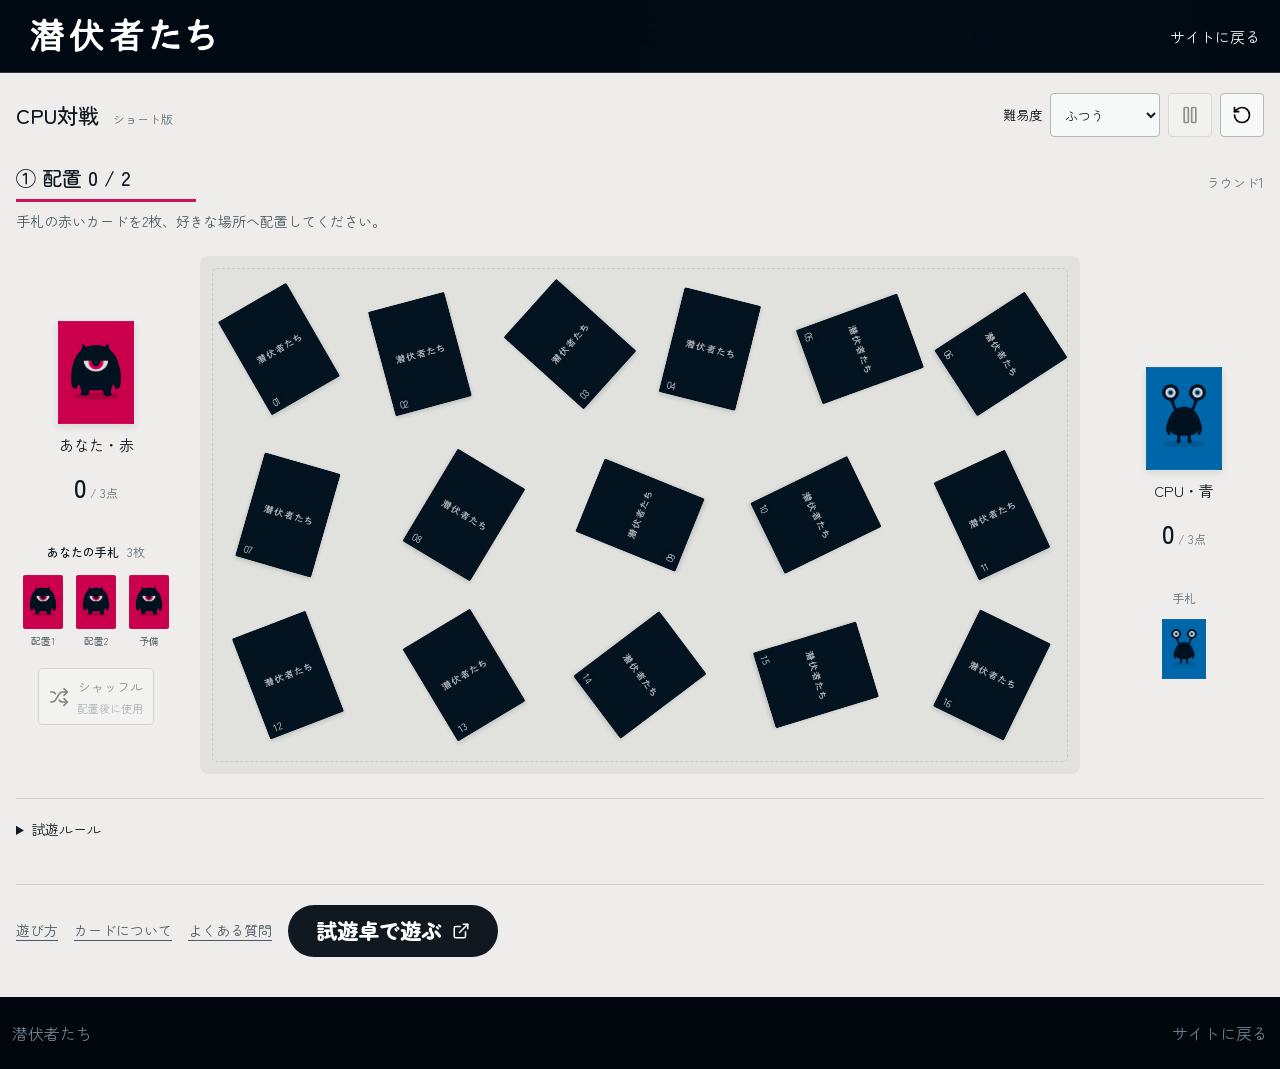
==== commit daf75adf: "Arrange CPU trial around a scattered card table" ====
--- a/play.html
+++ b/play.html
@@ -9,7 +9,7 @@
   <link rel="preconnect" href="https://fonts.gstatic.com" crossorigin>
   <link href="https://fonts.googleapis.com/css2?family=Zen+Maru+Gothic:wght@400;500;700;900&display=swap" rel="stylesheet">
   <link rel="stylesheet" href="./style.css?v=20261012-04">
-  <link rel="stylesheet" href="./trial.css?v=20261012-03">
+  <link rel="stylesheet" href="./trial.css?v=20261012-04">
 </head>
 <body>
   <a class="skip-link" href="#main">本文へ移動</a>
@@ -42,20 +42,16 @@
           </button>
         </div>
       </header>
-      <div class="trial-scores" aria-label="3点先取の得点">
-        <div class="trial-player" data-trial-player="0">
-          <img data-trial-avatar="0" src="./素材/001-E-card-front.png" alt="あなたのエイリアン" width="816" height="1112">
-          <span>あなた・赤</span><strong><output data-trial-score="0">0</output><small> / 3点</small></strong>
-        </div>
-        <div class="trial-player" data-trial-player="1">
-          <img data-trial-avatar="1" src="./素材/002-E-card-front.png" alt="CPUのエイリアン" width="816" height="1112">
-          <span>CPU・青</span><strong><output data-trial-score="1">0</output><small> / 3点</small></strong>
-        </div>
-      </div>
       <div class="trial-status" role="status" aria-live="polite" aria-atomic="true">
         <div><span data-trial-phase>配置</span><span data-trial-round>ラウンド1</span></div>
         <p data-trial-message></p>
       </div>
+      <div class="trial-arena">
+        <aside class="trial-seat trial-seat-human" aria-label="あなた・赤">
+          <div class="trial-player" data-trial-player="0">
+            <img data-trial-avatar="0" src="./素材/001-E-card-front.png" alt="あなたのエイリアン" width="816" height="1112">
+            <span>あなた・赤</span><strong><output data-trial-score="0">0</output><small> / 3点</small></strong>
+          </div>
       <div class="trial-hand-area">
         <div class="trial-hand-title"><h4>あなたの手札</h4><span data-trial-hand-count>3枚</span></div>
         <div class="trial-hand-controls">
@@ -75,13 +71,24 @@
           </button>
         </div>
       </div>
-      <div class="trial-layout">
-        <div>
+        </aside>
+        <div class="trial-table-area">
           <div class="trial-board" data-trial-board role="group" aria-label="場のカード"></div>
           <div class="trial-actions">
             <button class="trial-command" type="button" data-trial-action="advance" hidden>続ける</button>
           </div>
         </div>
+        <aside class="trial-seat trial-seat-cpu" aria-label="CPU・青">
+          <div class="trial-player" data-trial-player="1">
+            <img data-trial-avatar="1" src="./素材/002-E-card-front.png" alt="CPUのエイリアン" width="816" height="1112">
+            <span>CPU・青</span><strong><output data-trial-score="1">0</output><small> / 3点</small></strong>
+          </div>
+          <div class="trial-cpu-hand" aria-label="CPUの予備カード">
+            <span>手札</span><img src="./素材/002-E-card-front.png" alt="青の予備カード" width="816" height="1112" data-trial-cpu-reserve>
+          </div>
+        </aside>
+      </div>
+      <div class="trial-layout">
         <aside class="trial-side" aria-label="めくったカード">
           <section class="trial-last" aria-label="めくったカード">
             <h4>めくったカード</h4><div class="trial-preview" data-trial-preview></div>
@@ -119,6 +126,6 @@
     <div class="wrap footer-inner"><a href="./index.html">潜伏者たち</a><a href="./index.html#shiyutaku">サイトに戻る</a></div>
   </footer>
   <script src="./trial-engine.js?v=20261012-02" charset="utf-8"></script>
-  <script src="./trial-game.js?v=20261012-02" charset="utf-8"></script>
+  <script src="./trial-game.js?v=20261012-03" charset="utf-8"></script>
 </body>
 </html>
--- a/trial.css
+++ b/trial.css
@@ -1,127 +1,134 @@
-.trial-page { min-height: calc(100vh - 73px); padding: 24px 0 40px; background: #e1e5e1; color: #101820; }
-.trial-page .wrap { width: min(1080px, calc(100% - 24px)); }
+.trial-page { min-height: calc(100vh - 73px); padding: 20px 0 40px; background: #eeedeb; color: #101820; }
+.trial-page .wrap { width: min(1600px, calc(100% - 32px)); }
 .trial-back-link { display: inline-flex; align-items: center; min-height: 44px; padding: 0 8px; color: #f1f5f8; font-size: 15px; white-space: nowrap; }
 .trial-back-link:hover { text-decoration: underline; }
-.trial-page-links { display: flex; flex-wrap: wrap; align-items: center; gap: 16px; margin-top: 24px; padding-top: 20px; border-top: 1px solid #bdc8c6; font-size: 14px; }
+.trial-page-links { display: flex; flex-wrap: wrap; align-items: center; gap: 16px; margin-top: 24px; padding-top: 20px; border-top: 1px solid #ced0cd; font-size: 14px; }
 .trial-page-links > a:not(.trial-external) { display: inline-flex; align-items: center; min-height: 44px; color: #4b5b65; text-decoration: underline; text-underline-offset: 4px; }
-.cpu-trial { max-width: 1080px; color: #101820; font-size: 16px; line-height: 1.5; scroll-margin-top: 100px; }
-.cpu-trial [hidden] { display: none !important; }
-.cpu-trial[hidden] { display: none; }
+.cpu-trial { color: #101820; font-size: 16px; line-height: 1.5; scroll-margin-top: 100px; }
+.cpu-trial [hidden], .cpu-trial[hidden] { display: none !important; }
 .cpu-trial button, .cpu-trial select { font: inherit; letter-spacing: 0; }
-.cpu-trial button { touch-action: manipulation; scroll-margin-top: calc(var(--trial-header-height, 73px) + 140px); }
+.cpu-trial button { touch-action: manipulation; scroll-margin-top: calc(var(--trial-header-height, 73px) + 20px); }
 .cpu-trial button:focus-visible, .cpu-trial select:focus-visible { outline: 3px solid #0879b6; outline-offset: 3px; }
 .cpu-trial h3, .cpu-trial h4, .cpu-trial p { margin: 0; }
-.cpu-trial h3 { font-size: 23px; font-weight: 500; }
-.cpu-trial h3 small { margin-left: 8px; font-size: 13px; color: #64717a; font-weight: 400; }
-.cpu-trial h4 { margin-bottom: 12px; font-size: 15px; font-weight: 500; }
-.trial-toolbar { position: sticky; top: var(--trial-header-height, 73px); z-index: 3; display: flex; flex-wrap: wrap; align-items: center; justify-content: space-between; gap: 14px; padding: 12px 0 18px; border-bottom: 1px solid #bdc8c6; background: #e1e5e1; }
+.cpu-trial h3 { font-size: 21px; font-weight: 500; }
+.cpu-trial h3 small { margin-left: 8px; font-size: 12px; color: #64717a; font-weight: 400; }
+.cpu-trial h4 { margin-bottom: 12px; font-size: 14px; font-weight: 500; }
+.trial-toolbar { display: flex; flex-wrap: wrap; align-items: center; justify-content: space-between; gap: 12px; padding: 0 0 14px; }
 .trial-tools { display: flex; align-items: center; gap: 8px; }
 .trial-difficulty { display: flex; align-items: center; gap: 8px; font-size: 13px; }
-.trial-difficulty select { min-height: 44px; max-width: 112px; padding: 6px 26px 6px 10px; border: 1px solid #a3b2b6; border-radius: 4px; background: #f7f9f8; color: #101820; }
-.trial-icon { display: grid; place-items: center; width: 44px; height: 44px; padding: 0; border: 1px solid #a3b2b6; border-radius: 4px; background: #f7f9f8; cursor: pointer; }
+.trial-difficulty select { min-height: 44px; max-width: 112px; padding: 6px 26px 6px 10px; border: 1px solid #b2b9b8; border-radius: 4px; background: #f7f9f8; color: #101820; }
+.trial-icon { display: grid; place-items: center; width: 44px; height: 44px; padding: 0; border: 1px solid #b2b9b8; border-radius: 4px; background: #f7f9f8; cursor: pointer; }
 .trial-icon:disabled { opacity: .4; cursor: default; }
-.trial-scores { display: grid; grid-template-columns: repeat(2, minmax(0, 1fr)); gap: 16px; padding-top: 16px; }
-.trial-player { display: flex; flex-wrap: wrap; align-items: center; gap: 8px; padding: 8px 0 12px; border-bottom: 3px solid transparent; }
-.trial-player img { width: 30px; height: 41px; object-fit: contain; border-radius: 3px; }
+.trial-status { padding: 12px 0 22px; }
+.trial-status > div { display: flex; align-items: center; justify-content: space-between; gap: 10px; margin-bottom: 8px; }
+[data-trial-phase] { position: relative; min-width: 180px; padding-bottom: 9px; font-weight: 500; font-size: 20px; }
+[data-trial-phase]::after { content: ""; position: absolute; left: 0; bottom: 0; width: 100%; height: 3px; background: #ce1257; }
+.cpu-trial[data-phase="turn"]:has([data-trial-player="1"].is-active) [data-trial-phase]::after { background: #0879b6; }
+[data-trial-round] { font-size: 13px; color: #64717a; white-space: nowrap; }
+.trial-status p { min-height: 24px; font-size: 14px; line-height: 1.6; color: #4b5b65; }
+.trial-arena { display: grid; grid-template-columns: 160px minmax(0, 1fr) 160px; align-items: center; gap: 24px; }
+.trial-seat { min-width: 0; text-align: center; }
+.trial-player { display: flex; flex-direction: column; align-items: center; gap: 10px; padding: 16px 0; border-bottom: 3px solid transparent; }
+.trial-player > img { width: 76px; height: auto; aspect-ratio: 816 / 1112; object-fit: contain; box-shadow: 0 3px 7px #1018201a; }
 .trial-player > span { font-size: 15px; }
-.trial-player strong { margin-left: auto; font-size: 25px; font-weight: 500; white-space: nowrap; }
-.trial-player strong small { font-size: 13px; font-weight: 400; color: #64717a; }
-.trial-player[data-trial-player="0"].is-active { border-bottom-color: #c01665; }
+.trial-player strong { font-size: 26px; font-weight: 500; white-space: nowrap; }
+.trial-player strong small { font-size: 12px; font-weight: 400; color: #64717a; }
+.trial-player[data-trial-player="0"].is-active { border-bottom-color: #ce1257; }
 .trial-player[data-trial-player="1"].is-active { border-bottom-color: #0879b6; }
-.trial-status { min-height: 104px; padding: 16px 0; }
-.trial-status > div { display: flex; align-items: center; justify-content: space-between; gap: 10px; margin-bottom: 8px; }
-[data-trial-phase] { font-weight: 500; font-size: 18px; }
-[data-trial-round] { font-size: 13px; color: #64717a; white-space: nowrap; }
-.trial-status p { min-height: 48px; font-size: 15px; line-height: 1.6; color: #4b5b65; }
-.trial-hand-area { padding: 4px 0 18px; }
-.trial-hand-title { display: flex; align-items: center; gap: 10px; margin-bottom: 10px; }
-.trial-hand-title h4 { margin: 0; }
-.trial-hand-title > span { font-size: 13px; color: #64717a; }
-.trial-hand-controls { display: flex; flex-wrap: wrap; align-items: center; justify-content: space-between; gap: 12px; }
-.trial-hand { display: flex; gap: 8px; }
-.trial-hand-card { width: 54px; padding: 2px; border: 2px solid transparent; border-radius: 4px; background: transparent; color: #4b5b65; cursor: grab; touch-action: none !important; user-select: none; }
+.trial-hand-area { padding-top: 18px; }
+.trial-hand-title { display: flex; justify-content: center; align-items: center; gap: 8px; margin-bottom: 10px; }
+.trial-hand-title h4 { margin: 0; font-size: 12px; }
+.trial-hand-title > span { font-size: 12px; color: #64717a; }
+.trial-hand-controls { display: flex; flex-direction: column; align-items: center; gap: 16px; }
+.trial-hand { display: flex; gap: 5px; }
+.trial-hand-card { width: 48px; padding: 2px; border: 2px solid transparent; border-radius: 4px; background: transparent; color: #4b5b65; cursor: grab; touch-action: none !important; user-select: none; }
 .trial-hand-card img { width: 100%; height: auto; aspect-ratio: 816 / 1112; object-fit: contain; border-radius: 2px; }
-.trial-hand-card [data-hand-note] { display: block; margin-top: 4px; font-size: 11px; line-height: 1.5; white-space: nowrap; }
-.trial-hand-card[aria-pressed="true"] { border-color: #c01665; background: #fff; }
-.trial-hand-card.is-used img { opacity: .15; }
+.trial-hand-card [data-hand-note] { display: block; margin-top: 4px; font-size: 10px; line-height: 1.5; white-space: nowrap; }
+.trial-hand-card[aria-pressed="true"] { border-color: #ce1257; background: #fff; }
+.trial-hand-card.is-used img, .trial-cpu-hand img.is-used { opacity: .15; }
 .trial-hand-card:disabled { cursor: default; }
 .trial-hand-card.is-drag-source { opacity: .3; }
-.trial-drag-ghost { position: fixed; z-index: 100; width: 72px; height: auto; aspect-ratio: 816 / 1112; object-fit: contain; border: 2px solid #fff; border-radius: 4px; box-shadow: 0 8px 20px rgba(2, 11, 19, .25); transform: translate(-50%, -65%); pointer-events: none; }
+.trial-drag-ghost { position: fixed; z-index: 100; width: 72px; height: auto; aspect-ratio: 816 / 1112; object-fit: contain; border: 2px solid #fff; border-radius: 4px; box-shadow: 0 8px 20px #020b1340; transform: translate(-50%, -65%); pointer-events: none; }
 .cpu-trial.is-dragging { user-select: none; }
 html:has(.cpu-trial.is-dragging) { scroll-behavior: auto; }
-.trial-layout { display: grid; grid-template-columns: minmax(0, 1fr); gap: 24px; }
-.trial-board { display: grid; grid-template-columns: repeat(5, minmax(0, 1fr)); gap: 6px; }
-.trial-card { position: relative; display: block; width: 100%; aspect-ratio: 816 / 1112; min-width: 0; padding: 0; overflow: hidden; border: 1px solid #587184; border-radius: 4px; background: #03131f; cursor: pointer; transition: border-color 140ms ease, box-shadow 140ms ease; }
+.trial-cpu-hand { display: flex; flex-direction: column; align-items: center; gap: 12px; margin-top: 18px; font-size: 12px; color: #64717a; }
+.trial-cpu-hand img { width: 44px; height: auto; aspect-ratio: 816 / 1112; object-fit: contain; }
+.trial-table-area { min-width: 0; }
+.trial-board { position: relative; width: 100%; aspect-ratio: 1.7; background: #e1e2de; border-radius: 8px; }
+.trial-board::before { content: ""; position: absolute; inset: 12px; border: 1px dashed #c7cbc6; border-radius: 5px; pointer-events: none; }
+.trial-card { position: absolute; left: var(--card-x); top: var(--card-y); display: block; width: 9%; aspect-ratio: 816 / 1112; min-width: 0; padding: 0; overflow: hidden; border: 1px solid transparent; border-radius: 2px; background: #03131f; cursor: pointer; transform: translate(-50%, -50%) rotate(var(--card-angle)); box-shadow: 0 2px 4px #10182026; transition: border-color 140ms ease, box-shadow 140ms ease; }
 .trial-card:disabled { cursor: default; }
-.trial-card:not(:disabled):hover { border-color: #0879b6; box-shadow: 0 0 0 2px #0879b6; }
+.trial-card:not(:disabled):hover, .trial-card:focus-visible { z-index: 2; border-color: #0879b6; box-shadow: 0 0 0 2px #0879b6; }
 .trial-card > img { width: 100%; height: 100%; object-fit: contain; }
-.trial-back { display: grid; place-items: center; position: absolute; inset: 9px; border: 1px solid rgba(235, 244, 250, .2); border-radius: 2px; }
-.trial-back img { width: 85%; height: auto; opacity: .78; }
-.trial-card-number { position: absolute; bottom: 4px; left: 4px; min-width: 20px; padding: 1px 3px; border-radius: 2px; background: rgba(3, 19, 31, .86); color: #dce7ed; font-size: 11px; line-height: 1.3; text-align: center; }
-.trial-card-mark { position: absolute; top: 4px; right: 4px; padding: 1px 3px; border-radius: 2px; color: #fff; background: #0879b6; font-size: 10px; line-height: 1.4; }
-.trial-card.is-placement { border-color: #c01665; box-shadow: 0 0 0 2px #c01665; }
-.trial-card.is-drop-slot { display: grid; place-items: center; border: 1px dashed #a5b5b7; background: rgba(255, 255, 255, .45); color: #7a8b90; }
-.trial-drop-number { font-size: 18px; font-weight: 400; }
-.trial-card.is-drop-slot .trial-card-number { display: none; }
-.trial-card.is-drop-hover { border-color: #c01665; background: #f7e0ea; box-shadow: 0 0 0 2px #c01665; }
+.trial-back { display: grid; place-items: center; position: absolute; inset: 5px; }
+.trial-back img { width: 87%; height: auto; opacity: .65; }
+.trial-card-number { position: absolute; bottom: 2px; left: 2px; min-width: 16px; padding: 1px 2px; border-radius: 2px; background: #03131fd9; color: #dce7ed; font-size: 10px; line-height: 1.3; text-align: center; }
+.trial-card-mark { position: absolute; top: 2px; right: 2px; padding: 1px 2px; border-radius: 2px; color: #fff; background: #0879b6; font-size: 9px; line-height: 1.4; }
+.trial-card.is-placement { border-color: #ce1257; box-shadow: 0 0 0 2px #ce1257; }
+.trial-card.is-drop-hover { z-index: 2; border-color: #ce1257; box-shadow: 0 0 0 3px #ce1257; }
 .trial-card.is-reserved-slot { visibility: hidden; pointer-events: none; }
 .trial-card.is-peeking { border-color: #0879b6; box-shadow: 0 0 0 2px #0879b6; }
-.trial-card.is-empty { background: transparent; border: 1px dashed #b7c4c2; }
+.trial-card.is-empty { background: transparent; border: 1px dashed #b7c4c2; box-shadow: none; }
 .trial-card.is-empty .trial-card-number { color: #83928e; background: transparent; }
 .trial-actions { display: flex; min-height: 60px; align-items: flex-end; justify-content: center; }
 .trial-actions:has(.trial-command[hidden]) { display: none; }
 .trial-command { min-width: 160px; min-height: 44px; padding: 10px 20px; border: 1px solid #101820; border-radius: 4px; background: #101820; color: #fff; cursor: pointer; }
 .trial-command:disabled { background: #b9c2c2; border-color: #b9c2c2; color: #46535b; cursor: default; }
-.trial-side { min-width: 0; border-top: 1px solid #bdc8c6; padding-top: 18px; }
+.trial-layout { margin: 24px 184px 0; }
+.trial-side { border-top: 1px solid #ced0cd; padding-top: 18px; }
+.cpu-trial[data-phase="setup"] .trial-layout { display: none; }
 .trial-passive { display: block; margin-top: 16px; font-size: 14px; color: #64717a; }
 .trial-passive small { margin-left: 6px; font-size: 12px; }
 .trial-passive.is-owned { color: #101820; }
-.trial-shuffle { display: flex; align-items: center; justify-content: center; gap: 8px; min-height: 54px; padding: 8px 10px; border: 1px solid #a3b2b6; border-radius: 4px; background: #f7f9f8; color: #101820; font-size: 13px !important; cursor: pointer; }
+.trial-shuffle { display: flex; align-items: center; justify-content: center; gap: 8px; min-height: 54px; padding: 8px 10px; border: 1px solid #b2b9b8; border-radius: 4px; background: #f7f9f8; color: #101820; font-size: 13px !important; cursor: pointer; }
 .trial-shuffle small { display: block; margin-top: 3px; color: #64717a; font-size: 11px; }
 .trial-shuffle:disabled { opacity: .45; cursor: default; }
-.trial-last { padding-top: 0; }
-.cpu-trial[data-phase="setup"] .trial-side { visibility: hidden; }
-.trial-preview { display: grid; grid-template-columns: repeat(3, minmax(0, 1fr)); gap: 10px; min-height: 35px; }
-.trial-preview-card { display: block; min-width: 0; padding: 0; border: 0; background: transparent; color: #4b5b65; text-align: left; cursor: zoom-in; }
-.trial-preview-card img { width: 100%; max-width: 100px; height: auto; aspect-ratio: 816 / 1112; object-fit: contain; border-radius: 3px; }
+.trial-preview { display: flex; gap: 14px; min-height: 35px; }
+.trial-preview-card { display: block; width: 90px; min-width: 0; padding: 0; border: 0; background: transparent; color: #4b5b65; text-align: left; cursor: zoom-in; }
+.trial-preview-card img { width: 100%; height: auto; aspect-ratio: 816 / 1112; object-fit: contain; border-radius: 3px; }
 .trial-preview-name { display: block; margin-top: 5px; font-size: 12px; line-height: 1.5; }
 .trial-none { color: #64717a; }
 .trial-history { margin-top: 18px; font-size: 13px; }
 .trial-history summary, .trial-rules summary { min-height: 44px; padding: 12px 0; cursor: pointer; }
 .trial-history ol { padding-left: 22px; margin: 4px 0 0; color: #4b5b65; }
 .trial-history li { margin-bottom: 7px; }
-.trial-rules { margin-top: 24px; padding: 8px 0; border-top: 1px solid #bdc8c6; font-size: 14px; }
+.trial-rules { margin-top: 24px; padding: 8px 0; border-top: 1px solid #ced0cd; font-size: 14px; }
 .trial-rules ul { margin: 0 0 10px; padding-left: 22px; color: #4b5b65; line-height: 1.8; }
 .trial-rules li { margin-bottom: 8px; }
 .trial-card-dialog { width: min(420px, calc(100% - 32px)); max-height: calc(100vh - 40px); padding: 52px 12px 12px; border: 1px solid #85969c; border-radius: 6px; background: #f1f5f3; }
-.trial-card-dialog::backdrop { background: rgba(2, 11, 19, .72); }
+.trial-card-dialog::backdrop { background: #020b13b8; }
 .trial-card-dialog .trial-icon { position: absolute; right: 8px; top: 6px; }
 .trial-dialog-image { width: 100%; max-height: calc(100vh - 120px); height: auto; object-fit: contain; }
 .trial-external { gap: 10px; }
 .trial-external > img { filter: invert(1); }
-@media (min-width: 680px) {
-  .trial-hand-card { width: 66px; }
-  .trial-board { grid-template-columns: repeat(6, minmax(0, 1fr)); }
-  .trial-status { min-height: 90px; }
-  .trial-status p { min-height: 24px; }
-}
-@media (max-width: 679px) {
-  .trial-player { display: grid; grid-template-columns: 22px minmax(0, 1fr) auto; gap: 6px; }
-  .trial-player img { width: 22px; height: 30px; }
+@media (max-width: 1099px) {
+  .trial-arena { grid-template-columns: minmax(0, 1fr) minmax(0, 1fr); align-items: start; gap: 20px 12px; }
+  .trial-seat-human { grid-column: 1; grid-row: 1; }
+  .trial-seat-cpu { grid-column: 2; grid-row: 1; }
+  .trial-table-area { grid-column: 1 / -1; grid-row: 2; }
+  .trial-player { display: grid; grid-template-columns: 30px minmax(0, 1fr) auto; gap: 6px; padding: 0 0 8px; }
+  .trial-player > img { width: 30px; box-shadow: none; }
   .trial-player > span { font-size: 12px; white-space: nowrap; }
   .trial-player strong { font-size: 20px; }
   .trial-player strong small { font-size: 10px; }
+  .trial-hand-area { padding-top: 12px; }
+  .trial-hand-title { justify-content: flex-start; }
+  .trial-hand-controls { align-items: flex-start; gap: 10px; }
+  .trial-hand-card { width: 44px; }
+  .trial-hand { gap: 2px; }
+  .trial-cpu-hand { margin-top: 12px; }
+  .trial-cpu-hand img { width: 48px; }
+  .trial-layout { margin: 24px 0 0; }
 }
-@media (max-width: 979px) {
-  .cpu-trial[data-phase="setup"] .trial-side { display: none; }
+@media (max-width: 679px) {
+  .trial-page .wrap { width: calc(100% - 24px); }
+  .trial-status { padding-bottom: 18px; }
+  .trial-status p { min-height: 45px; }
+  .trial-player { grid-template-columns: 22px minmax(0, 1fr) auto; }
+  .trial-player > img { width: 22px; }
+  .trial-board { aspect-ratio: .85; }
+  .trial-board.has-reserve { aspect-ratio: .68; }
+  .trial-board::before { inset: 6px; }
+  .trial-card { left: var(--mobile-x); top: var(--mobile-y); width: 15.3%; transform: translate(-50%, -50%) rotate(var(--mobile-angle)); }
 }
-@media (min-width: 980px) {
-  .trial-layout { grid-template-columns: minmax(0, 1fr) 230px; gap: 32px; }
-  .trial-side { padding: 0 0 0 24px; border-top: 0; border-left: 1px solid #bdc8c6; }
-  .trial-preview { grid-template-columns: repeat(2, minmax(0, 1fr)); }
-  .trial-board { gap: 10px; }
-  .trial-card-number { font-size: 13px; }
-}
-@media (prefers-reduced-motion: reduce) {
-  .trial-card { transition: none; }
-}
+@media (prefers-reduced-motion: reduce) { .trial-card { transition: none; } }
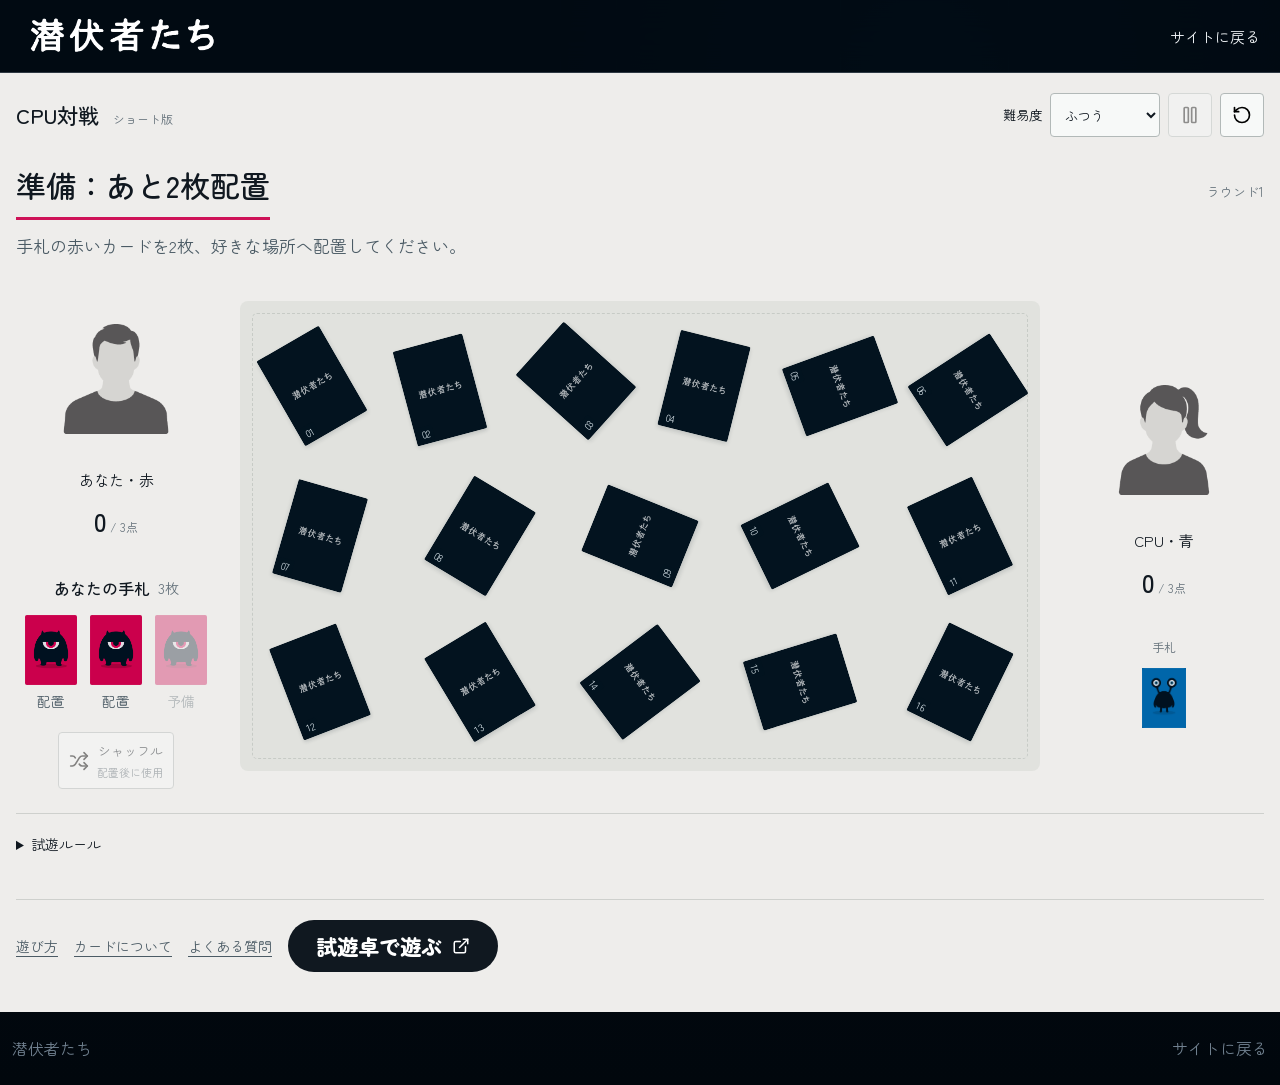
==== commit d2d290d0: "Add player portraits and freely draggable trial cards" ====
--- a/play.html
+++ b/play.html
@@ -9,7 +9,7 @@
   <link rel="preconnect" href="https://fonts.gstatic.com" crossorigin>
   <link href="https://fonts.googleapis.com/css2?family=Zen+Maru+Gothic:wght@400;500;700;900&display=swap" rel="stylesheet">
   <link rel="stylesheet" href="./style.css?v=20261012-04">
-  <link rel="stylesheet" href="./trial.css?v=20261012-04">
+  <link rel="stylesheet" href="./trial.css?v=20261016-01">
 </head>
 <body>
   <a class="skip-link" href="#main">本文へ移動</a>
@@ -49,7 +49,7 @@
       <div class="trial-arena">
         <aside class="trial-seat trial-seat-human" aria-label="あなた・赤">
           <div class="trial-player" data-trial-player="0">
-            <img data-trial-avatar="0" src="./素材/001-E-card-front.png" alt="あなたのエイリアン" width="816" height="1112">
+            <img data-trial-avatar="0" src="./素材/man.png" alt="あなた" width="1024" height="1024">
             <span>あなた・赤</span><strong><output data-trial-score="0">0</output><small> / 3点</small></strong>
           </div>
       <div class="trial-hand-area">
@@ -57,12 +57,12 @@
         <div class="trial-hand-controls">
           <div class="trial-hand" role="group" aria-label="赤のエイリアンの手札">
             <button class="trial-hand-card" type="button" data-trial-hand="0" aria-label="手札1・赤いエイリアンを配置" aria-pressed="false">
-              <img src="./素材/001-E-card-front.png" alt="" width="816" height="1112" draggable="false"><span data-hand-note>配置1</span>
+              <img src="./素材/001-E-card-front.png" alt="" width="816" height="1112" draggable="false"><span data-hand-note>配置</span>
             </button>
             <button class="trial-hand-card" type="button" data-trial-hand="1" aria-label="手札2・赤いエイリアンを配置" aria-pressed="false">
-              <img src="./素材/001-E-card-front.png" alt="" width="816" height="1112" draggable="false"><span data-hand-note>配置2</span>
+              <img src="./素材/001-E-card-front.png" alt="" width="816" height="1112" draggable="false"><span data-hand-note>配置</span>
             </button>
-            <button class="trial-hand-card" type="button" data-trial-hand="2" aria-label="予備のエイリアンを追加してシャッフル" disabled>
+            <button class="trial-hand-card is-reserve is-locked" type="button" data-trial-hand="2" aria-label="予備のエイリアンを追加してシャッフル" disabled>
               <img src="./素材/001-E-card-front.png" alt="" width="816" height="1112" draggable="false"><span data-hand-note>予備</span>
             </button>
           </div>
@@ -80,7 +80,7 @@
         </div>
         <aside class="trial-seat trial-seat-cpu" aria-label="CPU・青">
           <div class="trial-player" data-trial-player="1">
-            <img data-trial-avatar="1" src="./素材/002-E-card-front.png" alt="CPUのエイリアン" width="816" height="1112">
+            <img data-trial-avatar="1" src="./素材/woman.png" alt="CPU" width="1024" height="1024">
             <span>CPU・青</span><strong><output data-trial-score="1">0</output><small> / 3点</small></strong>
           </div>
           <div class="trial-cpu-hand" aria-label="CPUの予備カード">
@@ -126,6 +126,6 @@
     <div class="wrap footer-inner"><a href="./index.html">潜伏者たち</a><a href="./index.html#shiyutaku">サイトに戻る</a></div>
   </footer>
   <script src="./trial-engine.js?v=20261012-02" charset="utf-8"></script>
-  <script src="./trial-game.js?v=20261012-03" charset="utf-8"></script>
+  <script src="./trial-game.js?v=20261016-01" charset="utf-8"></script>
 </body>
 </html>
--- a/trial.css
+++ b/trial.css
@@ -20,16 +20,16 @@
 .trial-icon { display: grid; place-items: center; width: 44px; height: 44px; padding: 0; border: 1px solid #b2b9b8; border-radius: 4px; background: #f7f9f8; cursor: pointer; }
 .trial-icon:disabled { opacity: .4; cursor: default; }
 .trial-status { padding: 12px 0 22px; }
-.trial-status > div { display: flex; align-items: center; justify-content: space-between; gap: 10px; margin-bottom: 8px; }
-[data-trial-phase] { position: relative; min-width: 180px; padding-bottom: 9px; font-weight: 500; font-size: 20px; }
+.trial-status > div { display: flex; flex-wrap: wrap; align-items: center; justify-content: space-between; gap: 10px; margin-bottom: 12px; }
+[data-trial-phase] { position: relative; max-width: 100%; padding-bottom: 12px; font-weight: 500; font-size: 30px; line-height: 1.5; }
 [data-trial-phase]::after { content: ""; position: absolute; left: 0; bottom: 0; width: 100%; height: 3px; background: #ce1257; }
 .cpu-trial[data-phase="turn"]:has([data-trial-player="1"].is-active) [data-trial-phase]::after { background: #0879b6; }
 [data-trial-round] { font-size: 13px; color: #64717a; white-space: nowrap; }
-.trial-status p { min-height: 24px; font-size: 14px; line-height: 1.6; color: #4b5b65; }
-.trial-arena { display: grid; grid-template-columns: 160px minmax(0, 1fr) 160px; align-items: center; gap: 24px; }
+.trial-status p { min-height: 28px; font-size: 17px; line-height: 1.7; color: #4b5b65; }
+.trial-arena { display: grid; grid-template-columns: 200px minmax(0, 1fr) 200px; align-items: center; gap: 24px; }
 .trial-seat { min-width: 0; text-align: center; }
 .trial-player { display: flex; flex-direction: column; align-items: center; gap: 10px; padding: 16px 0; border-bottom: 3px solid transparent; }
-.trial-player > img { width: 76px; height: auto; aspect-ratio: 816 / 1112; object-fit: contain; box-shadow: 0 3px 7px #1018201a; }
+.trial-player > img { width: 160px; height: auto; object-fit: contain; }
 .trial-player > span { font-size: 15px; }
 .trial-player strong { font-size: 26px; font-weight: 500; white-space: nowrap; }
 .trial-player strong small { font-size: 12px; font-weight: 400; color: #64717a; }
@@ -37,15 +37,17 @@
 .trial-player[data-trial-player="1"].is-active { border-bottom-color: #0879b6; }
 .trial-hand-area { padding-top: 18px; }
 .trial-hand-title { display: flex; justify-content: center; align-items: center; gap: 8px; margin-bottom: 10px; }
-.trial-hand-title h4 { margin: 0; font-size: 12px; }
-.trial-hand-title > span { font-size: 12px; color: #64717a; }
+.trial-hand-title h4 { margin: 0; font-size: 16px; }
+.trial-hand-title > span { font-size: 14px; color: #64717a; }
 .trial-hand-controls { display: flex; flex-direction: column; align-items: center; gap: 16px; }
 .trial-hand { display: flex; gap: 5px; }
-.trial-hand-card { width: 48px; padding: 2px; border: 2px solid transparent; border-radius: 4px; background: transparent; color: #4b5b65; cursor: grab; touch-action: none !important; user-select: none; }
+.trial-hand-card { width: 60px; padding: 2px; border: 2px solid transparent; border-radius: 4px; background: transparent; color: #4b5b65; cursor: grab; touch-action: none !important; user-select: none; }
 .trial-hand-card img { width: 100%; height: auto; aspect-ratio: 816 / 1112; object-fit: contain; border-radius: 2px; }
-.trial-hand-card [data-hand-note] { display: block; margin-top: 4px; font-size: 10px; line-height: 1.5; white-space: nowrap; }
+.trial-hand-card [data-hand-note] { display: block; margin-top: 6px; font-size: 14px; line-height: 1.5; white-space: nowrap; }
 .trial-hand-card[aria-pressed="true"] { border-color: #ce1257; background: #fff; }
 .trial-hand-card.is-used img, .trial-cpu-hand img.is-used { opacity: .15; }
+.trial-hand-card.is-used [data-hand-note] { font-size: 12px; }
+.trial-hand-card.is-locked { opacity: .35; }
 .trial-hand-card:disabled { cursor: default; }
 .trial-hand-card.is-drag-source { opacity: .3; }
 .trial-drag-ghost { position: fixed; z-index: 100; width: 72px; height: auto; aspect-ratio: 816 / 1112; object-fit: contain; border: 2px solid #fff; border-radius: 4px; box-shadow: 0 8px 20px #020b1340; transform: translate(-50%, -65%); pointer-events: none; }
@@ -56,7 +58,8 @@
 .trial-table-area { min-width: 0; }
 .trial-board { position: relative; width: 100%; aspect-ratio: 1.7; background: #e1e2de; border-radius: 8px; }
 .trial-board::before { content: ""; position: absolute; inset: 12px; border: 1px dashed #c7cbc6; border-radius: 5px; pointer-events: none; }
-.trial-card { position: absolute; left: var(--card-x); top: var(--card-y); display: block; width: 9%; aspect-ratio: 816 / 1112; min-width: 0; padding: 0; overflow: hidden; border: 1px solid transparent; border-radius: 2px; background: #03131f; cursor: pointer; transform: translate(-50%, -50%) rotate(var(--card-angle)); box-shadow: 0 2px 4px #10182026; transition: border-color 140ms ease, box-shadow 140ms ease; }
+.trial-card { position: absolute; left: var(--card-x); top: var(--card-y); display: block; width: 9%; aspect-ratio: 816 / 1112; min-width: 0; padding: 0; overflow: hidden; border: 1px solid transparent; border-radius: 2px; background: #03131f; cursor: grab; touch-action: none !important; user-select: none; transform: translate(-50%, -50%) rotate(var(--card-angle)); box-shadow: 0 2px 4px #10182026; transition: border-color 140ms ease, box-shadow 140ms ease; }
+.trial-card.is-moving { cursor: grabbing; box-shadow: 0 8px 16px #10182040; }
 .trial-card:disabled { cursor: default; }
 .trial-card:not(:disabled):hover, .trial-card:focus-visible { z-index: 2; border-color: #0879b6; box-shadow: 0 0 0 2px #0879b6; }
 .trial-card > img { width: 100%; height: 100%; object-fit: contain; }
@@ -74,7 +77,7 @@
 .trial-actions:has(.trial-command[hidden]) { display: none; }
 .trial-command { min-width: 160px; min-height: 44px; padding: 10px 20px; border: 1px solid #101820; border-radius: 4px; background: #101820; color: #fff; cursor: pointer; }
 .trial-command:disabled { background: #b9c2c2; border-color: #b9c2c2; color: #46535b; cursor: default; }
-.trial-layout { margin: 24px 184px 0; }
+.trial-layout { margin: 24px 224px 0; }
 .trial-side { border-top: 1px solid #ced0cd; padding-top: 18px; }
 .cpu-trial[data-phase="setup"] .trial-layout { display: none; }
 .trial-passive { display: block; margin-top: 16px; font-size: 14px; color: #64717a; }
@@ -107,12 +110,12 @@
   .trial-seat-cpu { grid-column: 2; grid-row: 1; }
   .trial-table-area { grid-column: 1 / -1; grid-row: 2; }
   .trial-player { display: grid; grid-template-columns: 30px minmax(0, 1fr) auto; gap: 6px; padding: 0 0 8px; }
-  .trial-player > img { width: 30px; box-shadow: none; }
+  .trial-player > img { width: 30px; }
   .trial-player > span { font-size: 12px; white-space: nowrap; }
   .trial-player strong { font-size: 20px; }
   .trial-player strong small { font-size: 10px; }
   .trial-hand-area { padding-top: 12px; }
-  .trial-hand-title { justify-content: flex-start; }
+  .trial-hand-title { justify-content: flex-start; flex-wrap: wrap; }
   .trial-hand-controls { align-items: flex-start; gap: 10px; }
   .trial-hand-card { width: 44px; }
   .trial-hand { gap: 2px; }
@@ -124,8 +127,11 @@
   .trial-page .wrap { width: calc(100% - 24px); }
   .trial-status { padding-bottom: 18px; }
   .trial-status p { min-height: 45px; }
-  .trial-player { grid-template-columns: 22px minmax(0, 1fr) auto; }
-  .trial-player > img { width: 22px; }
+  [data-trial-phase] { font-size: 24px; }
+  .trial-player { grid-template-columns: 48px minmax(0, 1fr); grid-template-rows: auto auto; }
+  .trial-player > img { grid-column: 1; grid-row: 1 / 3; width: 48px; }
+  .trial-player > span { grid-column: 2; grid-row: 1; }
+  .trial-player strong { grid-column: 2; grid-row: 2; }
   .trial-board { aspect-ratio: .85; }
   .trial-board.has-reserve { aspect-ratio: .68; }
   .trial-board::before { inset: 6px; }
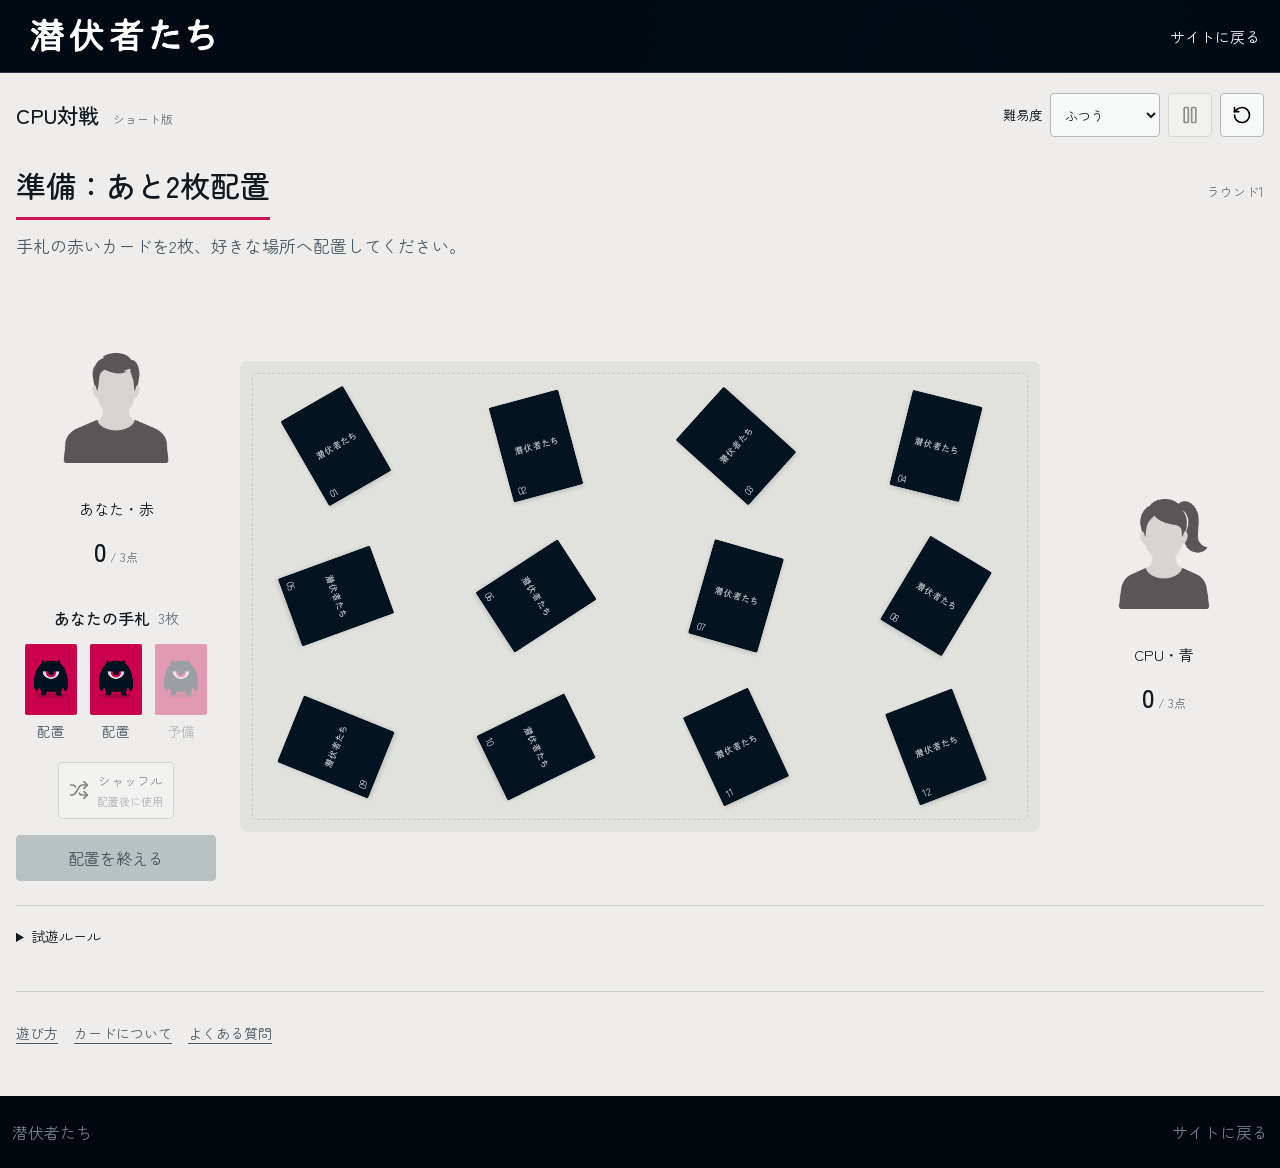
==== commit b3a249a4: "Append face-down hand cards and confirm setup before CPU placement" ====
--- a/play.html
+++ b/play.html
@@ -9,7 +9,7 @@
   <link rel="preconnect" href="https://fonts.gstatic.com" crossorigin>
   <link href="https://fonts.googleapis.com/css2?family=Zen+Maru+Gothic:wght@400;500;700;900&display=swap" rel="stylesheet">
   <link rel="stylesheet" href="./style.css?v=20261012-04">
-  <link rel="stylesheet" href="./trial.css?v=20261016-01">
+  <link rel="stylesheet" href="./trial.css?v=20261016-02">
 </head>
 <body>
   <a class="skip-link" href="#main">本文へ移動</a>
@@ -69,11 +69,12 @@
           <button class="trial-shuffle" type="button" data-trial-action="shuffle" disabled>
             <img src="./assets/icons/shuffle.svg" alt="" width="20" height="20"><span>シャッフル<small data-trial-shuffle-label>配置後に使用</small></span>
           </button>
+          <button class="trial-command" type="button" data-trial-action="finish-setup" disabled>配置を終える</button>
         </div>
       </div>
         </aside>
         <div class="trial-table-area">
-          <div class="trial-board" data-trial-board role="group" aria-label="場のカード"></div>
+          <div class="trial-board" data-trial-board role="group" aria-label="場のカード" tabindex="0"></div>
           <div class="trial-actions">
             <button class="trial-command" type="button" data-trial-action="advance" hidden>続ける</button>
           </div>
@@ -82,9 +83,6 @@
           <div class="trial-player" data-trial-player="1">
             <img data-trial-avatar="1" src="./素材/woman.png" alt="CPU" width="1024" height="1024">
             <span>CPU・青</span><strong><output data-trial-score="1">0</output><small> / 3点</small></strong>
-          </div>
-          <div class="trial-cpu-hand" aria-label="CPUの予備カード">
-            <span>手札</span><img src="./素材/002-E-card-front.png" alt="青の予備カード" width="816" height="1112" data-trial-cpu-reserve>
           </div>
         </aside>
       </div>
@@ -101,7 +99,7 @@
         <summary>試遊ルール</summary>
         <ul>
           <li>16枚のショート版。イベント4種類・アイテム2種類で、先に3点を取った方の勝利です。</li>
-          <li>あなたは赤、CPUは青。赤い手札2枚を好きな場所へドラッグして配置すると対戦開始です。手札と置き場所の順にタップしても配置できます。</li>
+          <li>あなたは赤、CPUは青。通常カード12枚の場に、赤い手札2枚をドラッグして裏向きで追加します。「配置を終える」でCPUが2枚追加し、対戦開始です。手札と場の順にタップしても追加できます。</li>
           <li>2枚をタップしてめくります。同じカードなら効果が発動し、そろわなければ相手の番です。追加ターン・スキップ以外は効果の処理後に手番を交代します。</li>
           <li>相手のエイリアンのペアを発見すると1点。自分のペアをそろえると相手に1点入り、ラウンド終了です。</li>
           <li>シャッフルボタンは、自分の手番の最初に使えます。予備の赤カードを場へ追加してシャッフルするのは1ラウンド1回。アイテムを獲得すると、さらに1回使えます。全体公開されたカードは表向きを保ちます。</li>
@@ -118,14 +116,13 @@
         <a href="./index.html#howto">遊び方</a>
         <a href="./index.html#cards">カードについて</a>
         <a href="./index.html#faq">よくある質問</a>
-        <a class="button button-dark trial-external" href="https://shiyutaku.com/home" target="_blank" rel="noopener">試遊卓で遊ぶ <img src="./assets/icons/external-link.svg" alt="" width="18" height="18"><span class="sr-only">（外部サイト、新しいタブ）</span></a>
       </nav>
     </div>
   </main>
   <footer class="footer">
     <div class="wrap footer-inner"><a href="./index.html">潜伏者たち</a><a href="./index.html#shiyutaku">サイトに戻る</a></div>
   </footer>
-  <script src="./trial-engine.js?v=20261012-02" charset="utf-8"></script>
-  <script src="./trial-game.js?v=20261016-01" charset="utf-8"></script>
+  <script src="./trial-engine.js?v=20261016-02" charset="utf-8"></script>
+  <script src="./trial-game.js?v=20261016-02" charset="utf-8"></script>
 </body>
 </html>
--- a/trial.css
+++ b/trial.css
@@ -3,7 +3,7 @@
 .trial-back-link { display: inline-flex; align-items: center; min-height: 44px; padding: 0 8px; color: #f1f5f8; font-size: 15px; white-space: nowrap; }
 .trial-back-link:hover { text-decoration: underline; }
 .trial-page-links { display: flex; flex-wrap: wrap; align-items: center; gap: 16px; margin-top: 24px; padding-top: 20px; border-top: 1px solid #ced0cd; font-size: 14px; }
-.trial-page-links > a:not(.trial-external) { display: inline-flex; align-items: center; min-height: 44px; color: #4b5b65; text-decoration: underline; text-underline-offset: 4px; }
+.trial-page-links > a { display: inline-flex; align-items: center; min-height: 44px; color: #4b5b65; text-decoration: underline; text-underline-offset: 4px; }
 .cpu-trial { color: #101820; font-size: 16px; line-height: 1.5; scroll-margin-top: 100px; }
 .cpu-trial [hidden], .cpu-trial[hidden] { display: none !important; }
 .cpu-trial button, .cpu-trial select { font: inherit; letter-spacing: 0; }
@@ -25,7 +25,7 @@
 [data-trial-phase]::after { content: ""; position: absolute; left: 0; bottom: 0; width: 100%; height: 3px; background: #ce1257; }
 .cpu-trial[data-phase="turn"]:has([data-trial-player="1"].is-active) [data-trial-phase]::after { background: #0879b6; }
 [data-trial-round] { font-size: 13px; color: #64717a; white-space: nowrap; }
-.trial-status p { min-height: 28px; font-size: 17px; line-height: 1.7; color: #4b5b65; }
+.trial-status p { min-height: 58px; font-size: 17px; line-height: 1.7; color: #4b5b65; }
 .trial-arena { display: grid; grid-template-columns: 200px minmax(0, 1fr) 200px; align-items: center; gap: 24px; }
 .trial-seat { min-width: 0; text-align: center; }
 .trial-player { display: flex; flex-direction: column; align-items: center; gap: 10px; padding: 16px 0; border-bottom: 3px solid transparent; }
@@ -45,7 +45,7 @@
 .trial-hand-card img { width: 100%; height: auto; aspect-ratio: 816 / 1112; object-fit: contain; border-radius: 2px; }
 .trial-hand-card [data-hand-note] { display: block; margin-top: 6px; font-size: 14px; line-height: 1.5; white-space: nowrap; }
 .trial-hand-card[aria-pressed="true"] { border-color: #ce1257; background: #fff; }
-.trial-hand-card.is-used img, .trial-cpu-hand img.is-used { opacity: .15; }
+.trial-hand-card.is-used img { opacity: .15; }
 .trial-hand-card.is-used [data-hand-note] { font-size: 12px; }
 .trial-hand-card.is-locked { opacity: .35; }
 .trial-hand-card:disabled { cursor: default; }
@@ -53,11 +53,10 @@
 .trial-drag-ghost { position: fixed; z-index: 100; width: 72px; height: auto; aspect-ratio: 816 / 1112; object-fit: contain; border: 2px solid #fff; border-radius: 4px; box-shadow: 0 8px 20px #020b1340; transform: translate(-50%, -65%); pointer-events: none; }
 .cpu-trial.is-dragging { user-select: none; }
 html:has(.cpu-trial.is-dragging) { scroll-behavior: auto; }
-.trial-cpu-hand { display: flex; flex-direction: column; align-items: center; gap: 12px; margin-top: 18px; font-size: 12px; color: #64717a; }
-.trial-cpu-hand img { width: 44px; height: auto; aspect-ratio: 816 / 1112; object-fit: contain; }
 .trial-table-area { min-width: 0; }
 .trial-board { position: relative; width: 100%; aspect-ratio: 1.7; background: #e1e2de; border-radius: 8px; }
 .trial-board::before { content: ""; position: absolute; inset: 12px; border: 1px dashed #c7cbc6; border-radius: 5px; pointer-events: none; }
+.trial-board.is-drop-hover { outline: 2px solid #ce1257; outline-offset: 2px; }
 .trial-card { position: absolute; left: var(--card-x); top: var(--card-y); display: block; width: 9%; aspect-ratio: 816 / 1112; min-width: 0; padding: 0; overflow: hidden; border: 1px solid transparent; border-radius: 2px; background: #03131f; cursor: grab; touch-action: none !important; user-select: none; transform: translate(-50%, -50%) rotate(var(--card-angle)); box-shadow: 0 2px 4px #10182026; transition: border-color 140ms ease, box-shadow 140ms ease; }
 .trial-card.is-moving { cursor: grabbing; box-shadow: 0 8px 16px #10182040; }
 .trial-card:disabled { cursor: default; }
@@ -67,9 +66,6 @@
 .trial-back img { width: 87%; height: auto; opacity: .65; }
 .trial-card-number { position: absolute; bottom: 2px; left: 2px; min-width: 16px; padding: 1px 2px; border-radius: 2px; background: #03131fd9; color: #dce7ed; font-size: 10px; line-height: 1.3; text-align: center; }
 .trial-card-mark { position: absolute; top: 2px; right: 2px; padding: 1px 2px; border-radius: 2px; color: #fff; background: #0879b6; font-size: 9px; line-height: 1.4; }
-.trial-card.is-placement { border-color: #ce1257; box-shadow: 0 0 0 2px #ce1257; }
-.trial-card.is-drop-hover { z-index: 2; border-color: #ce1257; box-shadow: 0 0 0 3px #ce1257; }
-.trial-card.is-reserved-slot { visibility: hidden; pointer-events: none; }
 .trial-card.is-peeking { border-color: #0879b6; box-shadow: 0 0 0 2px #0879b6; }
 .trial-card.is-empty { background: transparent; border: 1px dashed #b7c4c2; box-shadow: none; }
 .trial-card.is-empty .trial-card-number { color: #83928e; background: transparent; }
@@ -77,9 +73,10 @@
 .trial-actions:has(.trial-command[hidden]) { display: none; }
 .trial-command { min-width: 160px; min-height: 44px; padding: 10px 20px; border: 1px solid #101820; border-radius: 4px; background: #101820; color: #fff; cursor: pointer; }
 .trial-command:disabled { background: #b9c2c2; border-color: #b9c2c2; color: #46535b; cursor: default; }
+.trial-hand-controls > .trial-command { min-width: 0; width: 100%; padding: 10px 8px; }
 .trial-layout { margin: 24px 224px 0; }
 .trial-side { border-top: 1px solid #ced0cd; padding-top: 18px; }
-.cpu-trial[data-phase="setup"] .trial-layout { display: none; }
+.cpu-trial[data-phase="setup"] .trial-layout, .cpu-trial[data-phase="cpuSetup"] .trial-layout { display: none; }
 .trial-passive { display: block; margin-top: 16px; font-size: 14px; color: #64717a; }
 .trial-passive small { margin-left: 6px; font-size: 12px; }
 .trial-passive.is-owned { color: #101820; }
@@ -102,8 +99,6 @@
 .trial-card-dialog::backdrop { background: #020b13b8; }
 .trial-card-dialog .trial-icon { position: absolute; right: 8px; top: 6px; }
 .trial-dialog-image { width: 100%; max-height: calc(100vh - 120px); height: auto; object-fit: contain; }
-.trial-external { gap: 10px; }
-.trial-external > img { filter: invert(1); }
 @media (max-width: 1099px) {
   .trial-arena { grid-template-columns: minmax(0, 1fr) minmax(0, 1fr); align-items: start; gap: 20px 12px; }
   .trial-seat-human { grid-column: 1; grid-row: 1; }
@@ -119,21 +114,18 @@
   .trial-hand-controls { align-items: flex-start; gap: 10px; }
   .trial-hand-card { width: 44px; }
   .trial-hand { gap: 2px; }
-  .trial-cpu-hand { margin-top: 12px; }
-  .trial-cpu-hand img { width: 48px; }
   .trial-layout { margin: 24px 0 0; }
 }
 @media (max-width: 679px) {
   .trial-page .wrap { width: calc(100% - 24px); }
   .trial-status { padding-bottom: 18px; }
-  .trial-status p { min-height: 45px; }
+  .trial-status p { min-height: 87px; }
   [data-trial-phase] { font-size: 24px; }
   .trial-player { grid-template-columns: 48px minmax(0, 1fr); grid-template-rows: auto auto; }
   .trial-player > img { grid-column: 1; grid-row: 1 / 3; width: 48px; }
   .trial-player > span { grid-column: 2; grid-row: 1; }
   .trial-player strong { grid-column: 2; grid-row: 2; }
-  .trial-board { aspect-ratio: .85; }
-  .trial-board.has-reserve { aspect-ratio: .68; }
+  .trial-board { aspect-ratio: .68; }
   .trial-board::before { inset: 6px; }
   .trial-card { left: var(--mobile-x); top: var(--mobile-y); width: 15.3%; transform: translate(-50%, -50%) rotate(var(--mobile-angle)); }
 }
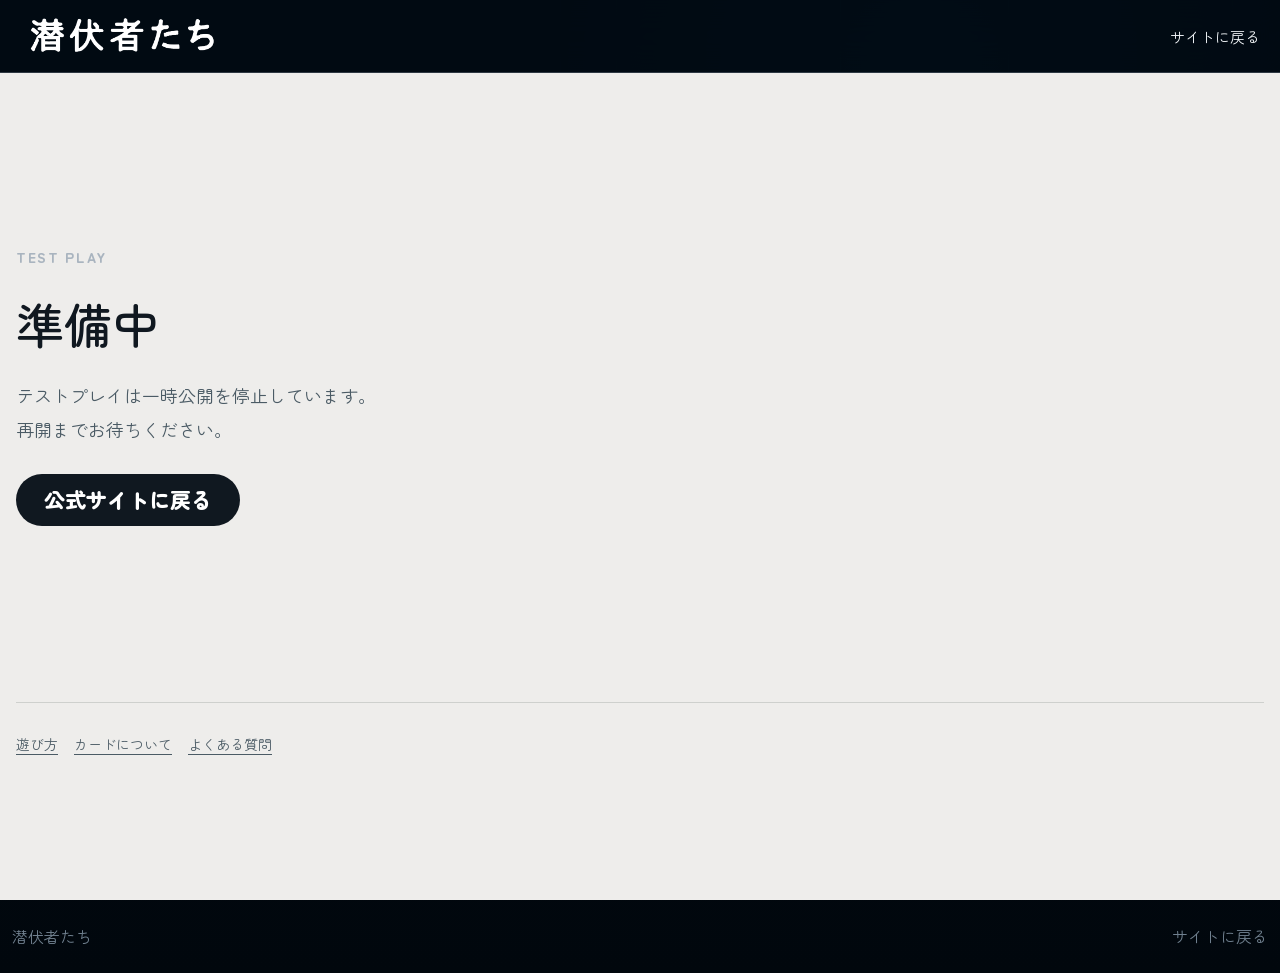
==== commit 77ce9426: "Pause public test play with preparation notices" ====
--- a/play.html
+++ b/play.html
@@ -3,13 +3,13 @@
 <head>
   <meta charset="utf-8">
   <meta name="viewport" content="width=device-width, initial-scale=1">
-  <title>CPU対戦 | 潜伏者たち</title>
-  <meta name="description" content="潜伏者たちのCPU対戦。16枚・3点先取のショート版をブラウザで試遊できます。">
+  <title>テストプレイ準備中 | 潜伏者たち</title>
+  <meta name="description" content="潜伏者たちのテストプレイは現在準備中です。公開再開までお待ちください。">
   <link rel="preconnect" href="https://fonts.googleapis.com">
   <link rel="preconnect" href="https://fonts.gstatic.com" crossorigin>
   <link href="https://fonts.googleapis.com/css2?family=Zen+Maru+Gothic:wght@400;500;700;900&display=swap" rel="stylesheet">
-  <link rel="stylesheet" href="./style.css?v=20261012-04">
-  <link rel="stylesheet" href="./trial.css?v=20261016-02">
+  <link rel="stylesheet" href="./style.css?v=20261022-01">
+  <link rel="stylesheet" href="./trial.css?v=20261022-01">
 </head>
 <body>
   <a class="skip-link" href="#main">本文へ移動</a>
@@ -23,6 +23,14 @@
   </header>
   <main class="trial-page" id="main">
     <div class="wrap">
+      <section class="trial-maintenance" aria-labelledby="trial-maintenance-title">
+        <p class="eyebrow">Test play</p>
+        <h1 id="trial-maintenance-title">準備中</h1>
+        <p>テストプレイは一時公開を停止しています。<br>再開までお待ちください。</p>
+        <a class="button button-dark" href="./index.html#shiyutaku">公式サイトに戻る</a>
+      </section>
+      <!-- Keep the paused game inert so it can be restored when testing reopens. -->
+      <template id="paused-trial">
       <h1 class="sr-only">潜伏者たち CPU対戦</h1>
     <section class="cpu-trial" data-cpu-trial aria-label="CPU対戦" hidden>
       <header class="trial-toolbar">
@@ -111,7 +119,9 @@
         <img class="trial-dialog-image" data-trial-dialog-image alt="" width="816" height="1112">
       </dialog>
     </section>
-      <noscript><p>CPU対戦にはJavaScriptが必要です。試遊卓でも遊べます。</p></noscript>
+        <script src="./trial-engine.js?v=20261016-02" charset="utf-8"></script>
+        <script src="./trial-game.js?v=20261016-02" charset="utf-8"></script>
+      </template>
       <nav class="trial-page-links" aria-label="試遊関連リンク">
         <a href="./index.html#howto">遊び方</a>
         <a href="./index.html#cards">カードについて</a>
@@ -122,7 +132,5 @@
   <footer class="footer">
     <div class="wrap footer-inner"><a href="./index.html">潜伏者たち</a><a href="./index.html#shiyutaku">サイトに戻る</a></div>
   </footer>
-  <script src="./trial-engine.js?v=20261016-02" charset="utf-8"></script>
-  <script src="./trial-game.js?v=20261016-02" charset="utf-8"></script>
 </body>
 </html>
--- a/style.css
+++ b/style.css
@@ -300,6 +300,13 @@
   transform: translateY(-2px);
 }
 
+.button:disabled {
+  background: transparent;
+  opacity: .55;
+  cursor: not-allowed;
+  transform: none;
+}
+
 .button-primary {
   background: var(--white);
   color: var(--bg);
@@ -990,6 +997,10 @@
   align-items: center;
   gap: 14px;
 }
+
+.play-status { color: var(--muted); }
+.play-status .play-status-label { margin: 0 0 12px; color: var(--paper-ink); font-size: 28px; font-weight: 500; }
+.play-status p:last-child { margin: 0; line-height: 1.8; }
 
 .external-play-link {
   gap: 10px;
--- a/trial.css
+++ b/trial.css
@@ -2,6 +2,10 @@
 .trial-page .wrap { width: min(1600px, calc(100% - 32px)); }
 .trial-back-link { display: inline-flex; align-items: center; min-height: 44px; padding: 0 8px; color: #f1f5f8; font-size: 15px; white-space: nowrap; }
 .trial-back-link:hover { text-decoration: underline; }
+.trial-maintenance { min-height: 65vh; display: flex; flex-direction: column; align-items: flex-start; justify-content: center; padding: 48px 0; }
+.trial-maintenance h1 { margin: 8px 0 20px; font-size: 48px; line-height: 1.4; font-weight: 500; }
+.trial-maintenance > p:not(.eyebrow) { margin: 0 0 28px; color: #4b5b65; font-size: 18px; line-height: 1.9; }
+.trial-maintenance .button { max-width: 100%; }
 .trial-page-links { display: flex; flex-wrap: wrap; align-items: center; gap: 16px; margin-top: 24px; padding-top: 20px; border-top: 1px solid #ced0cd; font-size: 14px; }
 .trial-page-links > a { display: inline-flex; align-items: center; min-height: 44px; color: #4b5b65; text-decoration: underline; text-underline-offset: 4px; }
 .cpu-trial { color: #101820; font-size: 16px; line-height: 1.5; scroll-margin-top: 100px; }
